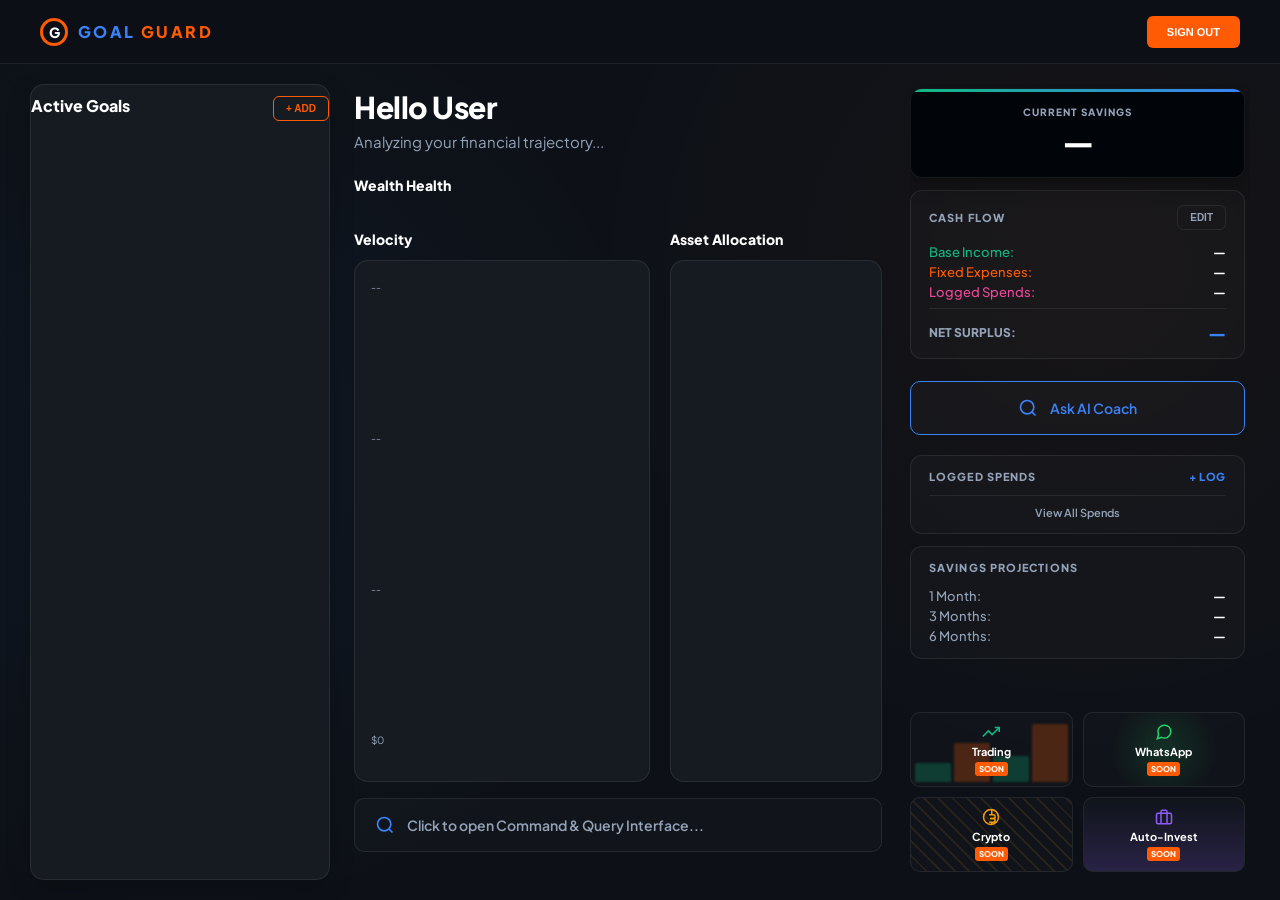
==== docs/dashboard.html @ c3ff3dde "Forced mobile fixes" ====
<!doctype html>
<html lang="en">
<head>
  <meta charset="utf-8" />
  <meta name="viewport" content="width=device-width, initial-scale=1" />
  <title>GoalGuard — Executive Dashboard</title>
  <link href="https://fonts.googleapis.com/css2?family=Plus+Jakarta+Sans:wght@300;400;500;600;700;800&display=swap" rel="stylesheet">

  <style>
    :root {
      --bg: #0d1117;
      --panel: #161B22; 
      --orange: #FF5B04;
      --blue: #3b82f6;
      --mint: #10b981;
      --purple: #8b5cf6;
      --pink: #ec4899;
      --yellow: #f59e0b;
      --whatsapp: #25D366;
      --text: #ffffff;
      --text-dim: #94a3b8;
      --stroke: rgba(255, 255, 255, 0.08);
    }

    * { box-sizing: border-box; }
    
    body {
      margin: 0; font-family: 'Plus Jakarta Sans', sans-serif;
      background-color: var(--bg); color: var(--text);
      background-image: 
        radial-gradient(circle at 15% 50%, rgba(59, 130, 246, 0.06) 0%, transparent 40%),
        radial-gradient(circle at 85% 30%, rgba(255, 91, 4, 0.04) 0%, transparent 40%);
      height: 100vh; overflow: hidden; display: flex; flex-direction: column;
    }

    @keyframes slideUpFade { 0% { opacity: 0; transform: translateY(15px); } 100% { opacity: 1; transform: translateY(0); } }
    .animate-item { animation: slideUpFade 0.4s cubic-bezier(0.16, 1, 0.3, 1) forwards; opacity: 0; }
    .delay-1 { animation-delay: 0.1s; } .delay-2 { animation-delay: 0.2s; } .delay-3 { animation-delay: 0.3s; }

    .topbar { height: 64px; display: flex; align-items: center; justify-content: space-between; padding: 0 40px; background: rgba(13, 17, 23, 0.9); backdrop-filter: blur(10px); border-bottom: 1px solid var(--stroke); flex-shrink: 0; z-index: 100; }
    .brand { display: flex; align-items: center; gap: 10px; text-decoration: none; transition: transform 0.2s; user-select: none; }
    .brand:hover { transform: scale(1.02); }
    .brand-icon { width: 28px; height: 28px; border-radius: 50%; border: 3px solid var(--orange); display: flex; align-items: center; justify-content: center; font-weight: 800; font-size: 14px; color: #fff; }
    .brand-text { font-weight: 800; font-size: 16px; letter-spacing: 0.15em; }

    .app-container { flex: 1; max-width: 1650px; width: 100%; margin: 0 auto; padding: 20px 30px; display: grid; grid-template-columns: 300px 1fr 340px; gap: 24px; min-height: 0; }
    .panel { background: var(--panel); border: 1px solid var(--stroke); border-radius: 14px; display: flex; flex-direction: column; overflow: hidden; box-shadow: 0 8px 25px rgba(0,0,0,0.2); }
    
    .main-scroll { flex: 1; overflow-y: auto; scrollbar-width: none; padding-bottom: 8px; padding-top: 4px; }
    .main-scroll::-webkit-scrollbar { display: none; }
    .hover-lift { transition: all 0.2s ease-out; }
    .hover-lift:hover { transform: translateY(-2px); box-shadow: 0 6px 20px rgba(0,0,0,0.3); border-color: rgba(255,255,255,0.15); }

    .section-title { font-size: 14px; font-weight: 800; color: #fff; margin: 0 0 12px 0; }

    .goal-item { padding: 14px; background: rgba(255,255,255,0.03); border: 1px solid var(--stroke); border-radius: 10px; margin-bottom: 10px; border-left: 4px solid var(--blue); position: relative; transition: all 0.2s ease; cursor: pointer; }
    .goal-item:hover { background: rgba(255,255,255,0.06); border-color: rgba(255,255,255,0.2); border-left-color: var(--mint); transform: translateX(4px); }
    .goal-item h4 { margin: 0 0 4px; font-size: 14px; font-weight: 700; color: #fff; }
    .goal-item p { margin: 0; font-size: 12px; color: var(--text-dim); }
    .btn-remove-goal { position: absolute; top: 10px; right: 10px; background: transparent; border: none; color: var(--text-dim); font-size: 16px; cursor: pointer; opacity: 0.5;}
    .goal-item:hover .btn-remove-goal { opacity: 1; }
    .btn-remove-goal:hover { color: #f87171; transform: scale(1.2); }

    .health-grid { display: flex; gap: 16px; margin-bottom: 24px; width: 100%; }
    .health-card { flex: 1; min-width: 0; background: var(--panel); border: 1px solid var(--stroke); border-radius: 14px; padding: 18px 20px; display: flex; justify-content: space-between; align-items: center;}

    .chart-grid { display: grid; grid-template-columns: 1.4fr 1fr; gap: 20px; flex: 1;}
    .chart-box { background: var(--panel); border: 1px solid var(--stroke); border-radius: 14px; padding: 20px 24px; display: flex; flex-direction: column; flex: 1; min-height: 250px;}
    .chart-svg { width: 100%; height: 180px; display: block; margin-top: auto; filter: drop-shadow(0 0 6px rgba(59,130,246,0.3)); }

    .search-trigger { background: rgba(255,255,255,0.02); border: 1px solid var(--stroke); border-radius: 10px; padding: 16px 20px; display: flex; align-items: center; gap: 12px; cursor: pointer; color: var(--text-dim); font-size: 14px; font-weight: 600; transition: all 0.2s; flex-shrink: 0; margin-top: 24px; margin-bottom: 20px; }
    .search-trigger:hover { border-color: var(--blue); color: #fff; background: rgba(59, 130, 246, 0.05); transform: translateY(-2px); }

    .premium-savings { background: #010409; border-radius: 12px; padding: 16px 20px; text-align: center; margin-bottom: 12px; border: 1px solid var(--stroke); position: relative; overflow: hidden; box-shadow: 0 6px 20px rgba(0,0,0,0.3); display: flex; flex-direction: column; justify-content: center; flex-shrink: 0; min-height: 90px; }
    .premium-savings::before { content: ''; position: absolute; top: 0; left: 0; right: 0; height: 3px; background: linear-gradient(90deg, var(--mint), var(--blue)); }
    .premium-savings span { font-size: 10px; font-weight: 800; color: var(--text-dim); text-transform: uppercase; letter-spacing: 0.1em; margin-bottom: 6px; display:block;}
    .premium-savings h2 { font-size: 32px; font-weight: 900; margin: 0; color: #fff; line-height: 1.1; display:block;}

    .stat-tile, .spends-box { background: rgba(255,255,255,0.02); border: 1px solid var(--stroke); border-radius: 12px; padding: 14px 18px; margin-bottom: 12px; flex-shrink: 0; }
    .stat-label, .spends-title { font-size: 11px; color: var(--text-dim); font-weight: 800; text-transform: uppercase; margin-bottom: 10px; display: block; letter-spacing: 0.1em; }
    .data-row { display: flex; justify-content: space-between; margin-bottom: 4px; font-size: 13px; font-weight: 500; }
    
    .spends-header { display: flex; justify-content: space-between; align-items: center; margin-bottom: 12px; }
    .spends-title { margin: 0; }
    .btn-log-text { color: var(--blue); font-size: 11px; font-weight: 800; cursor: pointer; text-decoration: none; text-transform: uppercase; letter-spacing: 0.05em; transition: 0.2s;}
    .btn-log-text:hover { filter: brightness(1.3); }
    .spend-item { display: flex; justify-content: space-between; align-items: center; margin-bottom: 12px; }
    .spend-item:last-child { margin-bottom: 0; }
    .spend-left { display: flex; align-items: center; gap: 12px; }
    .spend-icon { width: 28px; height: 28px; border-radius: 8px; display: flex; align-items: center; justify-content: center; background: rgba(255,255,255,0.05); font-size: 13px; border: 1px solid rgba(255,255,255,0.05);}
    .spend-details { display: flex; flex-direction: column; }
    .spend-desc { font-size: 13px; font-weight: 600; color: #fff; line-height: 1.1; margin-bottom: 2px;}
    .spend-date { font-size: 10px; color: var(--text-dim); line-height: 1.1; }
    .spend-amount { font-size: 14px; color: #fff; font-weight: 700; }
    .view-all-link { display: block; text-align: center; color: var(--text-dim); font-size: 11px; font-weight: 600; cursor: pointer; text-decoration: none; margin-top: 12px; padding-top: 10px; border-top: 1px solid var(--stroke); transition: 0.2s;}
    .view-all-link:hover { color: var(--blue); }

    .btn-orange { background: var(--orange); color: #fff; border: none; border-radius: 6px; padding: 10px 20px; font-weight: 800; cursor: pointer; text-transform: uppercase; font-size: 11px; transition: all 0.2s; }
    .btn-orange:hover { filter: brightness(1.15); transform: translateY(-1px); box-shadow: 0 6px 15px rgba(255,91,4,0.3); }
    .btn-stealth { background: transparent; border: 1px solid var(--stroke); color: var(--text-dim); border-radius: 6px; padding: 6px 12px; font-size: 10px; font-weight: 800; cursor: pointer; transition: 0.2s;}
    .btn-stealth:hover { background: rgba(255,255,255,0.05); color: #fff; border-color: rgba(255,255,255,0.3); }

    .feature-grid-2x2 { display: grid; grid-template-columns: 1fr 1fr; gap: 10px; margin-top: auto; flex-shrink: 0; }
    .feature-box { background: rgba(255,255,255,0.015); border: 1px solid var(--stroke); border-radius: 10px; padding: 10px; display: flex; flex-direction: column; align-items: center; justify-content: center; min-height: 70px; transition: all 0.2s; cursor: not-allowed; text-align: center; position: relative; overflow: hidden; }
    .feature-box:hover { border-color: rgba(255,255,255,0.3); transform: translateY(-2px); box-shadow: 0 4px 12px rgba(0,0,0,0.4); }
    .feature-content { position: relative; z-index: 1; display: flex; flex-direction: column; align-items: center; }
    .feature-content h2 { font-size: 11px; color: #fff; margin: 4px 0 4px; font-weight: 700; }
    .badge { font-size: 8px; font-weight: 900; background: var(--orange); color: #fff; padding: 2px 4px; border-radius: 3px; }
    .f-icon { width: 18px; height: 18px; }

    .anim-bg { position: absolute; inset: 0; z-index: 0; opacity: 0.25; pointer-events: none;}
    .trading-bg { display: flex; gap: 3px; align-items: flex-end; padding: 4px; filter: blur(1px); }
    .t-bar { width: 100%; background: var(--mint); animation: pulseBar 2s infinite alternate ease-in-out; border-radius: 2px 2px 0 0; }
    .t-bar:nth-child(even) { background: var(--orange); animation-delay: 1s; }
    @keyframes pulseBar { 0% { height: 10%; } 100% { height: 85%; } }
    .whatsapp-bg { background: radial-gradient(circle at center, var(--whatsapp) 0%, transparent 60%); animation: pulseWave 3s infinite ease-in-out; opacity: 0.15; }
    @keyframes pulseWave { 0% { transform: scale(0.6); opacity: 0.1; } 50% { transform: scale(1.5); opacity: 0.3; } 100% { transform: scale(0.6); opacity: 0.1; } }
    .crypto-bg { background: repeating-linear-gradient(45deg, var(--yellow) 0, var(--yellow) 2px, transparent 2px, transparent 10px); animation: scrollGrid 4s linear infinite; opacity: 0.1; }
    @keyframes scrollGrid { from { background-position: 0 0; } to { background-position: 28px 28px; } }
    .auto-bg { background: linear-gradient(to top, transparent, var(--purple), transparent); background-size: 100% 200%; animation: scanLine 3s linear infinite; opacity: 0.2; }
    @keyframes scanLine { 0% { background-position: 0% 100%; } 100% { background-position: 0% -100%; } }

    .app-dimmer { position: fixed; inset: 0; background: rgba(0,0,0,0.8); backdrop-filter: blur(8px); z-index: 1500; display: none; opacity: 0; transition: opacity 0.3s; }
    .app-dimmer.active { display: block; opacity: 1; }
    .modal-overlay { position: fixed; inset: 0; background: rgba(0,0,0,0.8); backdrop-filter: blur(8px); display: none; align-items: center; justify-content: center; z-index: 2000; }
    .modal-overlay.active { display: flex; }
    .modal-content { width: 400px; background: var(--bg); border: 1px solid var(--stroke); border-radius: 14px; padding: 28px; box-shadow: 0 20px 60px rgba(0,0,0,0.6); }
    input.modal-input { background: rgba(0,0,0,0.3); border: 1px solid var(--stroke); border-radius: 8px; padding: 14px; color: #fff; width: 100%; outline: none; margin-bottom: 16px; font-size: 14px; transition: 0.3s;}
    input.modal-input:focus { border-color: var(--blue); }

    .query-terminal-modal { position: fixed; top: 50%; left: 50%; transform: translate(-50%, -45%) scale(0.95); width: 100%; max-width: 650px; background: var(--panel); border: 1px solid var(--blue); border-radius: 16px; padding: 32px; z-index: 1501; opacity: 0; pointer-events: none; transition: all 0.3s; box-shadow: 0 30px 80px rgba(0,0,0,0.8); box-sizing: border-box; }
    .query-terminal-modal.active { opacity: 1; pointer-events: auto; transform: translate(-50%, -50%) scale(1); }
    .chat-history { height: 180px; overflow-y: auto; scrollbar-width: none; margin-bottom: 16px; display: flex; flex-direction: column; gap: 10px; font-size: 14px; }
    .chat-msg { padding: 12px 16px; border-radius: 8px; max-width: 85%; line-height: 1.4; animation: slideUpFade 0.3s ease-out; }
    .chat-user { background: rgba(255, 255, 255, 0.08); align-self: flex-end; color: #fff; }
    .chat-bot { background: rgba(59, 130, 246, 0.15); border: 1px solid rgba(59, 130, 246, 0.3); align-self: flex-start; color: #e2e8f0; }
    .query-input { flex: 1; background: rgba(0,0,0,0.3); border: 1px solid var(--stroke); border-radius: 8px; padding: 12px 16px; color: #fff; font-size: 14px; outline: none; transition: 0.3s; min-width: 0; }
    .query-input:focus { border-color: var(--blue); }

    .full-spends-list { max-height: 280px; overflow-y: auto; display: flex; flex-direction: column; gap: 10px; padding-right: 4px; }
    .full-spends-list::-webkit-scrollbar { width: 4px; }
    .full-spends-list::-webkit-scrollbar-thumb { background: rgba(255,255,255,0.1); border-radius: 4px; }

    /* =========================================
       NATIVE APP MOBILE UI
    ========================================= */
    .mobile-bottom-nav { display: none; }

    @media (max-width: 992px) {
      body { height: 100vh; overflow: hidden; background: var(--bg); }
      
      /* RESTORED SIGN OUT BUTTON ON MOBILE */
      .topbar { padding: 10px 20px; height: 60px; border-bottom: 1px solid var(--stroke); }
      .topbar .btn-orange { display: block; padding: 8px 12px; font-size: 10px; } 
      
      .app-container { 
        display: block; 
        padding: 0; 
        height: calc(100vh - 130px); 
        position: relative;
      }
      
      #tab-goals, #tab-home, #tab-coach { 
        display: none; 
        position: absolute;
        top: 0; left: 0; width: 100%; height: 100%;
        overflow-y: auto;
        padding: 20px;
        background: var(--bg);
      }
      #tab-goals.active, #tab-home.active, #tab-coach.active { 
        display: flex; 
        animation: fadeIn 0.3s ease-out;
      }

      .panel { border: none; background: transparent; box-shadow: none; }
      .chart-grid { grid-template-columns: 1fr; }
      .health-grid { flex-direction: column; }
      .feature-grid-2x2 { grid-template-columns: 1fr 1fr; margin-bottom: 20px; }
      .stat-tile, .spends-box { background: var(--panel); }

      .mobile-bottom-nav {
        display: flex;
        justify-content: space-around;
        align-items: center;
        position: fixed;
        bottom: 0; left: 0; width: 100%;
        height: 70px;
        background: rgba(22, 27, 34, 0.95);
        backdrop-filter: blur(10px);
        border-top: 1px solid var(--stroke);
        z-index: 1000;
        padding-bottom: env(safe-area-inset-bottom);
      }
      .nav-item {
        display: flex; flex-direction: column; align-items: center; justify-content: center;
        gap: 4px; color: var(--text-dim); flex: 1; height: 100%; cursor: pointer; transition: 0.2s;
      }
      .nav-item svg { width: 22px; height: 22px; opacity: 0.7; }
      .nav-item span { font-size: 10px; font-weight: 700; letter-spacing: 0.05em; }
      .nav-item.active { color: var(--blue); }
      .nav-item.active svg { opacity: 1; stroke: var(--blue); }

      .modal-content { width: 92%; padding: 20px; }
      .query-terminal-modal { width: 95%; padding: 20px; max-height: 85vh; display: flex; flex-direction: column; }
      .chat-history { flex: 1; min-height: 150px; }
      #allSpendsModal > div:last-child { flex-wrap: wrap; }
      #quickLogDesc { flex: 100% !important; }
    }

    @keyframes fadeIn { from { opacity: 0; transform: scale(0.98); } to { opacity: 1; transform: scale(1); } }
  </style>
</head>

<body>
  <div class="app-dimmer" id="appDimmer"></div>

  <div class="topbar">
    <a href="#" class="brand">
      <div class="brand-icon">G</div>
      <div class="brand-text">
          <span style="color: var(--blue);">GOAL</span> <span style="color: var(--orange);">GUARD</span>
      </div>
    </a>
    <div style="display:flex; gap:20px; align-items:center;">
        <span id="navUserName" class="user-name" style="font-weight:700; font-size:14px; display: none;">User</span>
        <button id="logoutBtn" class="btn-orange" onclick="logout()">SIGN OUT</button>
    </div>
  </div>

  <div class="app-container">
    <aside class="panel animate-item delay-1" id="tab-goals">
      <div style="padding: 10px 0 10px; display: flex; justify-content: space-between; align-items: baseline;">
        <h2 style="font-size:16px; font-weight:800; margin:0; color:#fff;">Active Goals</h2>
        <button class="btn-stealth" onclick="openGoalModal()" style="border-color:var(--orange); color:var(--orange);">+ ADD</button>
      </div>
      <div class="main-scroll" style="padding-top:10px;" id="goalList"></div>
    </aside>

    <main style="display:flex; flex-direction:column; min-height:0; position: relative;" id="tab-home" class="active">
      <div class="main-scroll animate-item delay-2" style="display:flex; flex-direction:column; padding-right: 4px;">
        <div style="margin-bottom: 24px;">
          <h1 id="heroGreetingTitle" style="margin: 0 0 6px; font-size: 30px; font-weight: 800; letter-spacing: -0.5px;">Hello User</h1>
          <div style="min-height: 20px;">
            <p id="heroSubtitle" style="font-size:15px; color:var(--text-dim); margin:0; transition: opacity 0.5s ease-in-out; opacity: 1;">Analyzing your financial trajectory...</p>
          </div>
        </div>

        <h3 class="section-title">Wealth Health</h3>
        <div class="health-grid" id="healthGrid"></div>

        <div class="chart-grid">
          <div style="display:flex; flex-direction:column;">
              <h3 class="section-title">Velocity</h3>
              <div class="chart-box hover-lift" style="position:relative;">
                <div style="font-size: 10px; color: var(--text-dim); display: flex; flex-direction: column; justify-content: space-between; position: absolute; top: 20px; bottom: 35px; left: 16px;">
                    <span id="yAxisTop">--</span>
                    <span id="yAxisMid">--</span>
                    <span id="yAxisLow">--</span>
                    <span>$0</span>
                </div>
                <svg class="chart-svg" id="velocityGraph" viewBox="0 0 600 180" style="margin-left: 20px; width:calc(100% - 20px);"></svg>
              </div>
          </div>
          <div style="display:flex; flex-direction:column;">
              <h3 class="section-title">Asset Allocation</h3>
              <div class="chart-box hover-lift" style="display:flex; flex-direction:column;">
                <div id="allocationList" style="flex:1; display:flex; flex-direction:column; justify-content:center; gap:12px;"></div>
              </div>
          </div>
        </div>

        <div class="search-trigger animate-item delay-3 mobile-hide" onclick="openSearch()" style="margin-top: 16px; margin-bottom: 20px;">
          <svg width="20" height="20" viewBox="0 0 24 24" fill="none" stroke="var(--blue)" stroke-width="2"><circle cx="11" cy="11" r="8"></circle><line x1="21" y1="21" x2="16.65" y2="16.65"></line></svg>
          Click to open Command & Query Interface...
        </div>
      </div>
    </main>

    <aside style="display:flex; flex-direction:column; min-height:0;" class="animate-item delay-3" id="tab-coach">
      <div class="main-scroll" style="padding-right: 5px; display:flex; flex-direction:column;">
        
        <div class="premium-savings hover-lift">
            <span>Current Savings</span>
            <h2 id="bigCurrentSavings">—</h2>
        </div>

        <div class="stat-tile hover-lift">
          <div style="display:flex; justify-content:space-between; align-items:center; margin-bottom:14px;">
            <span class="stat-label" style="margin:0;">CASH FLOW <span id="currentMonthLabel" style="color:var(--blue)"></span></span>
            <button class="btn-stealth" onclick="openCashFlowModal()">EDIT</button>
          </div>
          <div class="data-row"><span style="color:var(--mint);">Base Income:</span><span style="font-weight:700;" id="valIncome">—</span></div>
          <div class="data-row"><span style="color:var(--orange);">Fixed Expenses:</span><span style="font-weight:700;" id="valExpenses">—</span></div>
          <div class="data-row"><span style="color:var(--pink);">Logged Spends:</span><span style="font-weight:700;" id="valLoggedSpends">—</span></div>
          
          <div style="border-top:1px solid var(--stroke); padding-top:12px; margin-top:8px; display:flex; justify-content:space-between; align-items:center;">
              <span style="font-size:12px; font-weight:800; color:var(--text-dim);">NET SURPLUS:</span>
              <span style="font-size:18px; font-weight:800; color:var(--blue);" id="surplusValue">—</span>
          </div>
        </div>

        <div class="search-trigger" onclick="openSearch()" style="margin-top: 10px; margin-bottom: 20px; justify-content:center; border-color:var(--blue); color:var(--blue);">
          <svg width="20" height="20" viewBox="0 0 24 24" fill="none" stroke="currentColor" stroke-width="2"><circle cx="11" cy="11" r="8"></circle><line x1="21" y1="21" x2="16.65" y2="16.65"></line></svg>
          Ask AI Coach
        </div>

        <div class="spends-box hover-lift">
          <div class="spends-header">
            <h3 class="spends-title">Logged Spends</h3>
            <a class="btn-log-text" onclick="openAllSpendsModal()">+ Log</a>
          </div>
          <div id="recentSpendsList"></div>
          <a class="view-all-link" onclick="openAllSpendsModal()">View All Spends</a>
        </div>

        <div class="stat-tile hover-lift" style="margin-bottom: 12px;">
          <span class="stat-label" style="margin-bottom: 14px;">Savings Projections</span>
          <div class="data-row"><span style="color:var(--text-dim);">1 Month:</span><span style="font-weight:700;" id="proj1">—</span></div>
          <div class="data-row"><span style="color:var(--text-dim);">3 Months:</span><span style="font-weight:700;" id="proj3">—</span></div>
          <div class="data-row" style="margin:0;"><span style="color:var(--text-dim);">6 Months:</span><span style="font-weight:700;" id="proj6">—</span></div>
        </div>

        <div class="feature-grid-2x2">
            <div class="feature-box hover-lift"><div class="anim-bg trading-bg"><div class="t-bar" style="height:30%"></div><div class="t-bar" style="height:60%"></div><div class="t-bar" style="height:40%"></div><div class="t-bar" style="height:90%"></div></div><div class="feature-content"><svg class="f-icon" viewBox="0 0 24 24" fill="none" stroke="var(--mint)" stroke-width="2"><polyline points="23 6 13.5 15.5 8.5 10.5 1 18"></polyline><polyline points="17 6 23 6 23 12"></polyline></svg><h2>Trading</h2><span class="badge">SOON</span></div></div>
            <div class="feature-box hover-lift"><div class="anim-bg whatsapp-bg"></div><div class="feature-content"><svg class="f-icon" viewBox="0 0 24 24" fill="none" stroke="var(--whatsapp)" stroke-width="2"><path d="M21 11.5a8.38 8.38 0 0 1-.9 3.8 8.5 8.5 0 0 1-7.6 4.7 8.38 8.38 0 0 1-3.8-.9L3 21l1.9-5.7a8.38 8.38 0 0 1-.9-3.8 8.5 8.5 0 0 1 4.7-7.6 8.38 8.38 0 0 1 3.8-.9h.5a8.48 8.48 0 0 1 8 8v.5z"></path></svg><h2>WhatsApp</h2><span class="badge">SOON</span></div></div>
            <div class="feature-box hover-lift"><div class="anim-bg crypto-bg"></div><div class="feature-content"><svg class="f-icon" viewBox="0 0 24 24" fill="none" stroke="var(--yellow)" stroke-width="2"><circle cx="12" cy="12" r="10"></circle><path d="M9.5 9h5.51a2.5 2.5 0 0 1 0 5H11"></path><path d="M11 14h4a2.5 2.5 0 0 1 0 5h-5.5"></path><line x1="13" y1="2.5" x2="13" y2="9"></line><line x1="13" y1="19" x2="13" y2="21.5"></line></svg><h2>Crypto</h2><span class="badge">SOON</span></div></div>
            <div class="feature-box hover-lift"><div class="anim-bg auto-bg"></div><div class="feature-content"><svg class="f-icon" viewBox="0 0 24 24" fill="none" stroke="var(--purple)" stroke-width="2"><rect x="2" y="7" width="20" height="14" rx="2" ry="2"></rect><path d="M16 21V5a2 2 0 0 0-2-2h-4a2 2 0 0 0-2 2v16"></path></svg><h2>Auto-Invest</h2><span class="badge">SOON</span></div></div>
        </div>
      </div>
    </aside>
  </div>

  <nav class="mobile-bottom-nav">
    <div class="nav-item" onclick="switchTab('tab-goals', this)">
      <svg viewBox="0 0 24 24" fill="none" stroke="currentColor" stroke-width="2" stroke-linecap="round" stroke-linejoin="round"><circle cx="12" cy="12" r="10"></circle><polyline points="12 6 12 12 16 14"></polyline></svg>
      <span>Goals</span>
    </div>
    <div class="nav-item active" onclick="switchTab('tab-home', this)">
      <svg viewBox="0 0 24 24" fill="none" stroke="currentColor" stroke-width="2" stroke-linecap="round" stroke-linejoin="round"><path d="M3 9l9-7 9 7v11a2 2 0 0 1-2 2H5a2 2 0 0 1-2-2z"></path><polyline points="9 22 9 12 15 12 15 22"></polyline></svg>
      <span>Home</span>
    </div>
    <div class="nav-item" onclick="switchTab('tab-coach', this)">
      <svg viewBox="0 0 24 24" fill="none" stroke="currentColor" stroke-width="2" stroke-linecap="round" stroke-linejoin="round"><line x1="12" y1="1" x2="12" y2="23"></line><path d="M17 5H9.5a3.5 3.5 0 0 0 0 7h5a3.5 3.5 0 0 1 0 7H6"></path></svg>
      <span>Coach</span>
    </div>
  </nav>

  <div class="query-terminal-modal" id="queryTerminal">
    <div style="display: flex; justify-content: space-between; align-items: center; margin-bottom: 16px;">
        <span style="color: #ffffff; font-weight: 800; text-transform: uppercase; letter-spacing: 0.1em; margin:0; font-size: 13px;">COMMAND & QUERY INTERFACE</span>
        <button class="btn-stealth" onclick="clearChat()">CLEAR</button>
    </div>
    <div class="chat-history" id="chatHistory">
      <div class="chat-msg chat-bot">System active. Ask me about your balance, surplus, or goal targets.</div>
    </div>
    <div style="display: flex; gap: 12px;">
      <input type="text" id="queryInput" class="query-input" placeholder="Ask a financial question..." onkeypress="if(event.key === 'Enter') handleQuery()">
      <button class="btn-orange" onclick="handleQuery()">Send</button>
    </div>
  </div>

  <div class="query-terminal-modal" id="allSpendsModal">
    <div style="display: flex; justify-content: space-between; align-items: center; margin-bottom: 20px;">
        <span class="panel-title" style="color: var(--pink); margin:0; font-size: 14px;">ALL LOGGED SPENDS</span>
        <button class="btn-stealth" onclick="closeAllSpendsModal()">CLOSE</button>
    </div>
    <div class="full-spends-list" id="fullSpendsList"></div>
    <div style="display: flex; gap: 10px; padding-top: 20px; border-top: 1px solid var(--stroke); margin-top: 12px; align-items: center;">
        <input type="text" id="quickLogDesc" class="query-input" placeholder="Note (e.g., Coffee)" style="flex: 2;">
        <input type="number" id="quickLogAmount" class="query-input" placeholder="Amount ($)" style="flex: 1;">
        <input type="date" id="quickLogDate" class="query-input" style="flex: 1.2;">
        <button class="btn-orange" onclick="quickLogSpend()" style="padding: 12px 20px; font-size: 13px; flex-shrink: 0;">ADD</button>
    </div>
  </div>

  <div class="modal-overlay" id="goalModal">
    <div class="modal-content">
      <h3 style="margin-top:0; font-size: 20px;">Add New Goal</h3>
      <input type="text" id="mGoalName" class="modal-input" placeholder="Goal Name (e.g., House)">
      <input type="number" id="mGoalTarget" class="modal-input" placeholder="Target Amount">
      <input type="date" id="mGoalDate" class="modal-input">
      <div style="display:flex; justify-content:flex-end; gap:12px;">
        <button onclick="document.getElementById('goalModal').classList.remove('active'); document.getElementById('appDimmer').classList.remove('active');" class="btn-stealth">CANCEL</button>
        <button class="btn-orange" onclick="saveNewGoal()">SAVE GOAL</button>
      </div>
    </div>
  </div>

  <div class="modal-overlay" id="cashFlowModal">
    <div class="modal-content">
      <h3 style="margin-top:0; font-size: 20px;">Edit Cash Flow</h3>
      <label style="font-size:11px; color:var(--text-dim); text-transform:uppercase; font-weight:800;">Monthly Income</label>
      <input type="number" id="editIncome" class="modal-input" style="margin-top:6px;">
      <label style="font-size:11px; color:var(--text-dim); text-transform:uppercase; font-weight:800;">Fixed Expenses</label>
      <input type="number" id="editExpenses" class="modal-input" style="margin-top:6px;">
      <div style="display:flex; justify-content:flex-end; gap:12px;">
        <button onclick="document.getElementById('cashFlowModal').classList.remove('active'); document.getElementById('appDimmer').classList.remove('active');" class="btn-stealth">CANCEL</button>
        <button class="btn-orange" onclick="saveCashFlow()">UPDATE FLOW</button>
      </div>
    </div>
  </div>

  <script type="module">
    import { supabase } from "./supabaseClient.js";

    const { data } = await supabase.auth.getSession();
    if (!data?.session) window.location.replace("./signin.html");

    const USER_ID = data.session.user.id;
    const GOALS_KEY = `goalguard_goals_${USER_ID}`, PROFILE_KEY = `goalguard_profile_${USER_ID}`, SPENDS_KEY = `goalguard_spends_array_${USER_ID}`;
    const name = data.session.user.user_metadata?.full_name || "User";
    const firstName = name.split(' ')[0];
    document.getElementById("navUserName").textContent = name;

    const now = new Date();
    const currentMonth = now.getMonth();
    const currentYear = now.getFullYear();
    document.getElementById('currentMonthLabel').textContent = "- " + now.toLocaleString('default', { month: 'short' }).toUpperCase();

    // MOBILE TAB SWITCHING LOGIC
    window.switchTab = function(tabId, navElement) {
        if (window.innerWidth > 992) return; 
        
        document.getElementById('tab-goals').classList.remove('active');
        document.getElementById('tab-home').classList.remove('active');
        document.getElementById('tab-coach').classList.remove('active');
        
        document.querySelectorAll('.nav-item').forEach(el => el.classList.remove('active'));
        
        document.getElementById(tabId).classList.add('active');
        navElement.classList.add('active');
    };

    window.addEventListener('resize', () => {
        if(window.innerWidth > 992) {
            document.getElementById('tab-goals').style.display = '';
            document.getElementById('tab-home').style.display = '';
            document.getElementById('tab-coach').style.display = '';
            document.querySelectorAll('.mobile-hide').forEach(el => el.style.display = '');
        } else {
            document.getElementById('tab-goals').style.display = '';
            document.getElementById('tab-home').style.display = '';
            document.getElementById('tab-coach').style.display = '';
        }
    });

    function getProfile() { return JSON.parse(localStorage.getItem(PROFILE_KEY)) || {}; }
    
    function formatMoney(n) { 
        if(isNaN(n) || n === null || n === undefined) return "$0";
        return new Intl.NumberFormat(undefined, { style:"currency", currency: getProfile().currencyCode || 'USD', maximumFractionDigits: 0 }).format(n); 
    }

    let greetingInterval;
    function startGreetingCarousel(isSafe) {
        clearInterval(greetingInterval);
        const subtitleEl = document.getElementById("heroSubtitle");
        const messages = isSafe ? [
            "We are currently running on track. We can buy everything on time.",
            "Do you want to buy something else? Let me plan it for you.",
            "Analyzing protection levels and asset distribution across your goals."
        ] : [
            "Let's review your cash flow. Expenses are limiting your targets.",
            "We might need to adjust your target dates.",
            "Open the Command Interface below for optimization strategies."
        ];
        
        let idx = 0; subtitleEl.textContent = messages[idx];
        greetingInterval = setInterval(() => {
            subtitleEl.style.opacity = 0;
            setTimeout(() => { idx = (idx + 1) % messages.length; subtitleEl.textContent = messages[idx]; subtitleEl.style.opacity = 1; }, 500);
        }, 4500);
    }

    const lineColors = ['var(--mint)', 'var(--purple)', 'var(--pink)', 'var(--yellow)', '#fff'];

    const getIcon = (name) => {
        const n = name.toLowerCase();
        if(n.includes('zomato') || n.includes('food') || n.includes('dinner') || n.includes('restaurant')) return '☕';
        if(n.includes('netflix') || n.includes('movie') || n.includes('cinema')) return '🍿';
        if(n.includes('uber') || n.includes('taxi') || n.includes('cab') || n.includes('car')) return '🚗';
        if(n.includes('grocery') || n.includes('mart')) return '🛒';
        if(n.includes('flight') || n.includes('travel')) return '✈️';
        if(n.includes('laptop') || n.includes('mac') || n.includes('pc')) return '💻';
        if(n.includes('house') || n.includes('home')) return '🏠';
        return '💳';
    };

    window.refresh = function() {
      const profile = getProfile();
      const goals = JSON.parse(localStorage.getItem(GOALS_KEY)) || [];
      const loggedSpendsArray = JSON.parse(localStorage.getItem(SPENDS_KEY)) || [];
      
      const currentMonthSpends = loggedSpendsArray.filter(s => {
          if(!s.date) return false;
          const d = new Date(s.date);
          const localD = new Date(d.getTime() + Math.abs(d.getTimezoneOffset()*60000));
          return localD.getMonth() === currentMonth && localD.getFullYear() === currentYear;
      });

      const currentMonthLoggedSpendsTotal = currentMonthSpends.reduce((sum, s) => sum + Number(s.amount), 0);
      const totalLoggedSpendsAllTime = loggedSpendsArray.reduce((sum, s) => sum + Number(s.amount), 0);
      
      const pIncome = Number(profile.incomeMonthly) || 0;
      const pExpense = Number(profile.expensesMonthly) || 0;
      const startCap = Number(profile.startingBalance) || 0;

      const monthlySurplus = pIncome - pExpense - currentMonthLoggedSpendsTotal;
      const currentCap = startCap + (pIncome - pExpense) - totalLoggedSpendsAllTime;

      document.getElementById("heroGreetingTitle").textContent = `Hello ${firstName}`;
      startGreetingCarousel(monthlySurplus > 0);

      document.getElementById("goalList").innerHTML = goals.map((g, index) => {
        const color = lineColors[index % lineColors.length];
        const icon = getIcon(g.name);

        const totalTarget = goals.reduce((sum, g) => sum + g.target, 0) || 1;
        const share = g.target / totalTarget;
        const allocatedCap = currentCap * share;
        const pct = g.target > 0 ? Math.min(100, (allocatedCap / g.target) * 100) : 0;

        return `
        <div class="goal-item hover-lift">
          <button class="btn-remove-goal" onclick="removeGoal('${g.id}')">×</button>
          <div style="display:flex; gap:14px; align-items:center; margin-bottom:14px;">
              <div style="width:40px; height:40px; border-radius:10px; background:rgba(0,0,0,0.3); display:flex; align-items:center; justify-content:center; font-size:18px; border:1px solid rgba(255,255,255,0.05);">${icon}</div>
              <div>
                  <h4 style="margin:0 0 2px; font-size:15px; font-weight:700; color:#fff;">${g.name}</h4>
                  <p style="margin:0; font-size:12px; color:var(--text-dim);">Target: ${g.dueDate || 'Ongoing'}</p>
              </div>
          </div>
          <div style="height:4px; background:rgba(255,255,255,0.05); border-radius:4px; margin-bottom:12px; overflow:hidden;">
              <div style="height:100%; width:${pct}%; background:${color}; box-shadow:0 0 8px ${color};"></div>
          </div>
          <div style="display:flex; justify-content:space-between; align-items:center;">
              <span style="font-size:12px; color:var(--text-dim);">Total expense</span>
              <span style="font-size:13px; font-weight:700; color:#fff;">${formatMoney(g.target)}</span>
          </div>
        </div>`;
      }).join("");

      document.getElementById("healthGrid").innerHTML = goals.slice(0,2).map((g, index) => {
        const isSafe = monthlySurplus > 0;
        const cColor = lineColors[index % lineColors.length];
        const icon = getIcon(g.name);

        return `
        <div class="health-card hover-lift" style="display:flex; justify-content:space-between; align-items:center; padding: 18px 24px;">
          <div style="display:flex; align-items:center; gap:14px;">
            <div style="width:42px; height:42px; border-radius:10px; background:rgba(255,255,255,0.05); display:flex; align-items:center; justify-content:center; font-size:18px; border:1px solid rgba(255,255,255,0.05);">${icon}</div>
            <div>
              <h4 style="margin:0 0 4px; font-size:16px; font-weight:700; color:#fff;">${g.name}</h4>
              <p style="margin:0; font-size:12px; color:var(--text-dim);">Target Goal</p>
            </div>
          </div>
          <div style="text-align:right;">
            <span style="font-size:12px; font-weight:800; display:block; margin-bottom:4px; color:${isSafe ? 'var(--mint)' : 'var(--orange)'};">${isSafe ? 'On Track' : 'At Risk'}</span>
            <span style="font-size:20px; font-weight:800; color:#fff;">${formatMoney(g.target)}</span>
          </div>
        </div>`;
      }).join("");

      const svgWidth = 600, svgHeight = 180;
      const xStart = 40, xEnd = 560, yTop = 30, yBottom = 160;
      let svgContent = '';
      
      const highestValue = Math.max((currentCap + monthlySurplus * 6), ...goals.map(g => g.target), 30000) || 30000;
      
      document.getElementById("yAxisTop").textContent = "$" + Math.round(highestValue / 1000) + "k";
      document.getElementById("yAxisMid").textContent = "$" + Math.round((highestValue * 0.66) / 1000) + "k";
      document.getElementById("yAxisLow").textContent = "$" + Math.round((highestValue * 0.33) / 1000) + "k";

      const labels = ["Jan", "Feb", "Mar", "Apr", "May", "Jun", "Aug"];
      labels.forEach((text, i) => {
          const x = xStart + (i * ((xEnd - xStart) / 6));
          svgContent += `<text x="${x}" y="175" fill="var(--text-dim)" font-size="10" text-anchor="middle">${text}</text>`;
      });

      let dataPoints = [currentCap];
      for(let i=1; i<=6; i++) dataPoints.push(currentCap + (monthlySurplus * i));
      
      let pathD = `M${xStart},${yBottom - ((dataPoints[0] / highestValue) * (yBottom - yTop))}`;
      dataPoints.forEach((val, i) => {
          if(i === 0) return;
          const x = xStart + (i * ((xEnd - xStart) / 6));
          const y = yBottom - ((val / highestValue) * (yBottom - yTop));
          pathD += ` L${x},${y}`;
          svgContent += `<circle cx="${x}" cy="${y}" r="3" fill="var(--bg)" stroke="var(--blue)" stroke-width="2"></circle>`;
      });
      svgContent += `<path d="${pathD}" fill="none" stroke="var(--blue)" stroke-width="3" stroke-linecap="round" filter="drop-shadow(0 2px 4px rgba(59,130,246,0.3))"></path>`;

      goals.forEach((g, index) => {
          const color = lineColors[index % lineColors.length];
          const scaledY = yBottom - ((g.target / highestValue) * (yBottom - yTop));
          if(scaledY > yTop && scaledY < yBottom) {
              let curveD = `M ${xStart},${scaledY} Q ${xStart+100},${scaledY+10} ${xStart+200},${scaledY-10} T ${xStart+400},${scaledY-5} T ${xEnd},${scaledY-15}`;
              svgContent += `<path d="${curveD}" fill="none" stroke="${color}" stroke-width="2" stroke-linecap="round"></path>`;
          }
      });
      document.getElementById("velocityGraph").innerHTML = svgContent;

      const totalTarget = goals.reduce((sum, g) => sum + g.target, 0) || 1;
      let allocHtml = goals.map((g, index) => {
          const color = lineColors[index % lineColors.length];
          const share = g.target / totalTarget;
          const allocatedCap = currentCap * share;
          const pct = g.target > 0 ? Math.min(100, (allocatedCap / g.target) * 100) : 0;
          return `
          <div style="display:flex; justify-content:space-between; align-items:center; padding: 12px 0; border-bottom: 1px solid rgba(255,255,255,0.05);">
              <div style="display:flex; align-items:center; gap:12px;">
                  <div style="width:10px; height:10px; border-radius:50%; background:${color}; box-shadow:0 0 6px ${color};"></div>
                  <span style="font-size:13px; color:#fff; font-weight:600;">${g.name} Allocation</span>
              </div>
              <span style="font-size:13px; color:var(--text-dim); font-weight:600;">${pct.toFixed(2)}%</span>
          </div>`;
      }).join("");

      const totalPct = Math.min(100, (currentCap / totalTarget) * 100);
      allocHtml += `
          <div style="display:flex; justify-content:space-between; align-items:center; padding: 16px 0 0; margin-top: 6px;">
              <div style="display:flex; align-items:center; gap:12px;">
                  <div style="width:10px; height:10px; border-radius:50%; background:var(--text-dim);"></div>
                  <span style="font-size:13px; color:#fff; font-weight:600;">Total Balance Coverage</span>
              </div>
              <span style="font-size:13px; color:var(--text-dim); font-weight:600;">${totalPct.toFixed(2)}%</span>
          </div>`;
      document.getElementById("allocationList").innerHTML = allocHtml;

      const recentSpendsList = document.getElementById("recentSpendsList");
      if (loggedSpendsArray.length === 0) {
          recentSpendsList.innerHTML = `<div style="font-size:12px; color:var(--text-dim); text-align:center; padding: 10px 0;">No recent spends.</div>`;
      } else {
          const displaySpends = [...loggedSpendsArray].reverse().slice(0, 2);
          recentSpendsList.innerHTML = displaySpends.map(s => {
              let dateStr = "Unknown Date";
              if(s.date) {
                  const d = new Date(s.date);
                  dateStr = new Date(d.getTime() + Math.abs(d.getTimezoneOffset()*60000)).toLocaleDateString(undefined, { month: 'short', day: 'numeric', year: 'numeric' });
              }

              return `
              <div class="spend-item">
                <div class="spend-left">
                  <div class="spend-icon">${getIcon(s.desc)}</div>
                  <div class="spend-details">
                      <span class="spend-desc">${s.desc || 'Expense'}</span>
                      <span class="spend-date">${dateStr}</span>
                  </div>
                </div>
                <span class="spend-amount" style="color:var(--pink);">-${formatMoney(s.amount)}</span>
              </div>`;
          }).join("");
      }

      document.getElementById("bigCurrentSavings").textContent = formatMoney(currentCap);
      document.getElementById("valIncome").textContent = formatMoney(pIncome);
      document.getElementById("valExpenses").textContent = formatMoney(pExpense);
      document.getElementById("valLoggedSpends").textContent = formatMoney(currentMonthLoggedSpendsTotal);
      document.getElementById("surplusValue").textContent = formatMoney(monthlySurplus);

      document.getElementById("proj1").textContent = formatMoney(currentCap + monthlySurplus);
      document.getElementById("proj3").textContent = formatMoney(currentCap + (monthlySurplus * 3));
      document.getElementById("proj6").textContent = formatMoney(currentCap + (monthlySurplus * 6));
    }

    window.openAllSpendsModal = function() {
        document.getElementById("appDimmer").classList.add("active");
        document.getElementById("allSpendsModal").classList.add("active");
        renderFullSpendsList();
    }
    
    window.closeAllSpendsModal = function() {
        document.getElementById("allSpendsModal").classList.remove("active");
        document.getElementById("appDimmer").classList.remove("active");
    }

    window.renderFullSpendsList = function() {
        const spends = JSON.parse(localStorage.getItem(SPENDS_KEY)) || [];
        const listEl = document.getElementById("fullSpendsList");
        if(spends.length === 0) {
            listEl.innerHTML = `<div style="text-align:center; color:var(--text-dim); margin-top: 20px;">No spends logged yet.</div>`;
            return;
        }
        
        const reversedSpends = [...spends].reverse();
        listEl.innerHTML = reversedSpends.map((s, reversedIndex) => {
            const originalIndex = spends.length - 1 - reversedIndex;
            let dateStr = "Unknown Date";
            if(s.date) {
                const d = new Date(s.date);
                dateStr = new Date(d.getTime() + Math.abs(d.getTimezoneOffset()*60000)).toLocaleDateString(undefined, { month: 'short', day: 'numeric', year: 'numeric' });
            }
            return `
            <div class="spend-item" style="background: rgba(255,255,255,0.02); padding: 12px 16px; border-radius: 10px; border: 1px solid var(--stroke);">
              <div class="spend-left">
                <div class="spend-icon">${getIcon(s.desc)}</div>
                <div class="spend-details">
                    <span class="spend-desc">${s.desc || 'Expense'}</span>
                    <span class="spend-date">${dateStr}</span>
                </div>
              </div>
              <div style="display:flex; align-items:center; gap: 14px;">
                <span class="spend-amount" style="color:var(--pink);">-${formatMoney(s.amount)}</span>
                <button class="btn-stealth" style="color: #f87171; padding: 4px 8px; font-size:16px;" onclick="deleteSpend(${originalIndex})">×</button>
              </div>
            </div>`;
        }).join("");
    }

    window.deleteSpend = function(index) {
        let spends = JSON.parse(localStorage.getItem(SPENDS_KEY)) || [];
        spends.splice(index, 1);
        localStorage.setItem(SPENDS_KEY, JSON.stringify(spends));
        renderFullSpendsList();
        refresh();
    }

    window.quickLogSpend = function() {
        const amt = Number(document.getElementById("quickLogAmount").value);
        const desc = document.getElementById("quickLogDesc").value;
        const date = document.getElementById("quickLogDate").value;
        if (amt > 0) {
            let spends = JSON.parse(localStorage.getItem(SPENDS_KEY)) || [];
            spends.push({ amount: amt, desc: desc, date: date });
            localStorage.setItem(SPENDS_KEY, JSON.stringify(spends));
            document.getElementById("quickLogAmount").value = ""; 
            document.getElementById("quickLogDesc").value = ""; 
            document.getElementById("quickLogDate").value = "";
            renderFullSpendsList();
            refresh();
        }
    }

    window.openGoalModal = function() { 
        document.getElementById("mGoalName").value = "";
        document.getElementById("mGoalTarget").value = "";
        document.getElementById("mGoalDate").value = "";
        document.getElementById("appDimmer").classList.add("active"); 
        document.getElementById("goalModal").classList.add("active"); 
    }

    window.saveNewGoal = function() {
        const nameVal = document.getElementById("mGoalName").value.trim();
        const targetVal = Number(document.getElementById("mGoalTarget").value);
        const dateVal = document.getElementById("mGoalDate").value;

        if (nameVal && targetVal > 0) {
            const goals = JSON.parse(localStorage.getItem(GOALS_KEY)) || [];
            goals.push({ id: Date.now().toString(), name: nameVal, target: targetVal, dueDate: dateVal });
            localStorage.setItem(GOALS_KEY, JSON.stringify(goals));
            
            document.getElementById("goalModal").classList.remove("active"); 
            document.getElementById("appDimmer").classList.remove("active"); 
            refresh();
        } else {
            alert("Please enter a valid Goal Name and Target Amount.");
        }
    };

    window.removeGoal = function(id) {
        let goals = JSON.parse(localStorage.getItem(GOALS_KEY)) || [];
        goals = goals.filter(g => g.id !== id);
        localStorage.setItem(GOALS_KEY, JSON.stringify(goals));
        refresh();
    }

    window.openCashFlowModal = function() {
        const p = getProfile();
        document.getElementById("editIncome").value = p.incomeMonthly || 0;
        document.getElementById("editExpenses").value = p.expensesMonthly || 0;
        document.getElementById("appDimmer").classList.add("active"); 
        document.getElementById("cashFlowModal").classList.add("active");
    }

    window.saveCashFlow = function() {
        let p = getProfile();
        p.incomeMonthly = Number(document.getElementById("editIncome").value); 
        p.expensesMonthly = Number(document.getElementById("editExpenses").value);
        localStorage.setItem(PROFILE_KEY, JSON.stringify(p));
        document.getElementById("cashFlowModal").classList.remove("active"); 
        document.getElementById("appDimmer").classList.remove("active"); 
        refresh();
    }

    window.logout = function() {
        supabase.auth.signOut().then(() => window.location.replace("./index.html"));
    }

    const appDimmer = document.getElementById("appDimmer");
    const qTerminal = document.getElementById("queryTerminal");
    window.openSearch = function() { appDimmer.classList.add("active"); qTerminal.classList.add("active"); document.getElementById("queryInput").focus(); }
    
    appDimmer.addEventListener("click", () => { 
        document.querySelectorAll('.modal-overlay, .query-terminal-modal').forEach(el => el.classList.remove('active')); 
        appDimmer.classList.remove("active"); 
    });
    
    window.clearChat = function() { document.getElementById("chatHistory").innerHTML = `<div class="chat-msg chat-bot">System active. Ask me about your balance, surplus, or goal targets.</div>`; }
    
    window.handleQuery = function() {
      const qInput = document.getElementById("queryInput");
      const queryText = qInput.value.trim();
      const query = queryText.toLowerCase();
      if (!query) return;

      const chatHistory = document.getElementById("chatHistory");
      chatHistory.innerHTML += `<div class="chat-msg chat-user">${queryText}</div>`;
      
      const p = getProfile();
      const goals = JSON.parse(localStorage.getItem(GOALS_KEY)) || [];
      const loggedSpendsArray = JSON.parse(localStorage.getItem(SPENDS_KEY)) || [];

      const currentMonthSpends = loggedSpendsArray.filter(s => {
          if(!s.date) return false;
          const localD = new Date(new Date(s.date).getTime() + Math.abs(new Date(s.date).getTimezoneOffset()*60000));
          return localD.getMonth() === currentMonth && localD.getFullYear() === currentYear;
      });
      const monthLoggedTotal = currentMonthSpends.reduce((sum, s) => sum + Number(s.amount), 0);
      const allTimeLoggedTotal = loggedSpendsArray.reduce((sum, s) => sum + Number(s.amount), 0);
      
      const income = Number(p.incomeMonthly) || 0;
      const fixedExp = Number(p.expensesMonthly) || 0;
      const startCap = Number(p.startingBalance) || 0;

      const surplus = income - fixedExp - monthLoggedTotal;
      const currentCap = startCap + (income - fixedExp) - allTimeLoggedTotal;
      
      let response = "I monitor your data. Try asking about your 'surplus', 'current savings', or 'Can I afford a $500 item?'.";

      const moneyMatch = query.match(/(?:^|\s)\$?(\d+(?:,\d{3})*(?:\.\d+)?)\$?(?=$|\s|[.,?!])/); 
      const amountAsked = moneyMatch ? parseFloat(moneyMatch[1].replace(/,/g, '')) : null;

      if (query.includes("impact") || query.includes("affect") || query.includes("delay")) {
          if (surplus > 0) {
              response = `If the item costs less than your monthly surplus of <b>${formatMoney(surplus)}</b>, nothing will happen and you can buy it. If it costs more, it will dip into your capital and <b>delay your goals</b>.`;
          } else {
              response = `Your surplus is currently zero or negative. Any purchase right now will dip into your capital and <b>delay your goals</b>.`;
          }
      }
      else if ((query.includes("afford") || query.includes("buy") || query.includes("purchase")) && amountAsked) {
          if (amountAsked <= currentCap) {
              if (amountAsked <= surplus) {
                  response = `Yes, you can buy this for ${formatMoney(amountAsked)}. It is within your monthly surplus, so <b>nothing will happen to your goals</b>.`;
              } else {
                  response = `You have the ${formatMoney(currentCap)} capital to buy this, but because it exceeds your monthly surplus, <b>it will delay your goals</b>.`;
              }
          } else {
              const diff = amountAsked - currentCap;
              if (surplus > 0) {
                  const months = Math.ceil(diff / surplus);
                  response = `No. You are <b>${formatMoney(diff)}</b> short. You need approx. <b>${months} more month(s)</b> to afford this.`;
              } else {
                  response = `No. You are <b>${formatMoney(diff)}</b> short, and without a positive surplus, you cannot currently save for it.`;
              }
          }
      }
      else if ((query.includes("afford") || query.includes("buy") || query.includes("purchase")) && !amountAsked) {
          response = `Please specify an amount (e.g., "Can I buy a $500 watch?"). Generally, staying under your ${formatMoney(surplus)} surplus means nothing will happen to your goals.`;
      }
      else if (query.includes("surplus") || query.includes("leftover") || query.includes("left")) {
          response = `Your current monthly surplus is <b>${formatMoney(surplus)}</b> after all logged spends and fixed expenses.`;
      } 
      else if (query.includes("capital") || query.includes("balance") || query.includes("savings") || query.includes("money")) {
          response = `Your current total liquid savings stand at <b>${formatMoney(currentCap)}</b>.`;
      }
      else if (query.includes("goal") || query.includes("target")) {
          if (goals.length === 0) {
              response = "You haven't set any active goals yet.";
          } else {
              const totalTarget = goals.reduce((sum, g) => sum + g.target, 0);
              const coverage = ((currentCap / totalTarget) * 100).toFixed(1);
              response = `You have <b>${goals.length}</b> active goals. Your current savings cover <b>${coverage}%</b> of your combined targets.`;
          }
      }
      else if (query.includes("income") || query.includes("expense")) {
          response = `Your profile shows a base monthly income of ${formatMoney(income)} and fixed expenses of ${formatMoney(fixedExp)}.`;
      }
      else {
          let foundGoal = false;
          goals.forEach(g => {
              if (query.includes(g.name.toLowerCase())) {
                  foundGoal = true;
                  const totalTarget = goals.reduce((sum, g) => sum + g.target, 0) || 1;
                  const share = g.target / totalTarget;
                  const allocated = currentCap * share;
                  const pct = ((allocated / g.target) * 100).toFixed(1);
                  response = `For your <b>${g.name}</b> goal, you have <b>${formatMoney(allocated)}</b> allocated (${pct}% of target).`;
              }
          });
      }

      setTimeout(() => { 
          chatHistory.innerHTML += `<div class="chat-msg chat-bot" style="color: #e2e8f0;">${response}</div>`; 
          chatHistory.scrollTop = chatHistory.scrollHeight; 
      }, 300);

      qInput.value = "";
    }

    setTimeout(refresh, 100);
  </script>
</body>
</html>
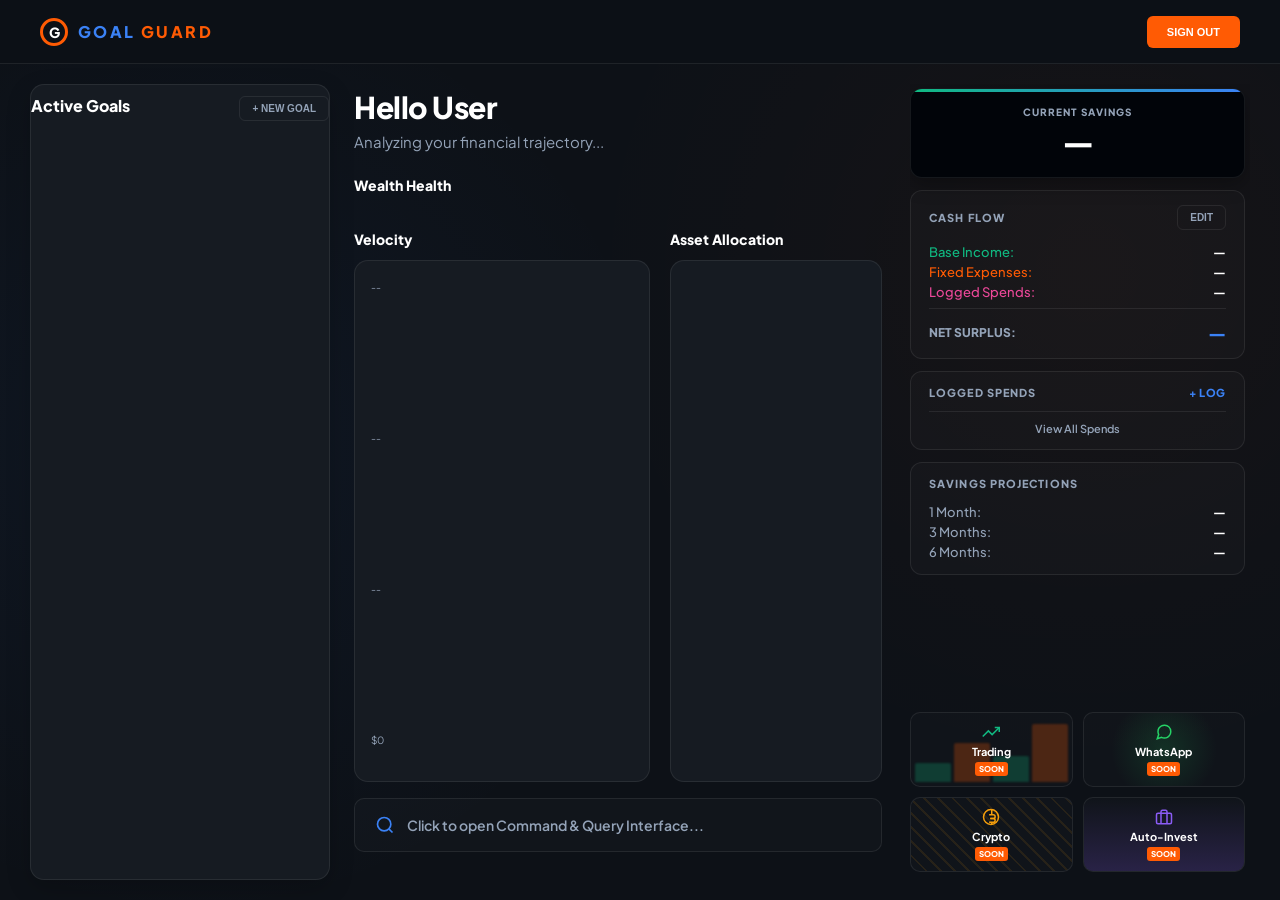
==== commit b036c24e: "Forced Mobile Fixes" ====
--- a/docs/dashboard.html
+++ b/docs/dashboard.html
@@ -147,10 +147,9 @@
     .mobile-bottom-nav { display: none; }
 
     @media (max-width: 992px) {
+      /* Base Container Reset */
       body { height: 100vh; overflow: hidden; background: var(--bg); }
-      
-      /* RESTORED SIGN OUT BUTTON ON MOBILE */
-      .topbar { padding: 10px 20px; height: 60px; border-bottom: 1px solid var(--stroke); }
+      .topbar { padding: 10px 20px; height: 60px; border-bottom: 1px solid var(--stroke); position: relative; z-index: 200; background: rgba(13, 17, 23, 1); }
       .topbar .btn-orange { display: block; padding: 8px 12px; font-size: 10px; } 
       
       .app-container { 
@@ -158,38 +157,66 @@
         padding: 0; 
         height: calc(100vh - 130px); 
         position: relative;
+        overflow-y: auto; 
+        scrollbar-width: none;
       }
       
-      #tab-goals, #tab-home, #tab-coach { 
+      /* Hide all columns by default */
+      #tab-goals, #tab-home, #tab-right-sidebar { 
         display: none; 
-        position: absolute;
-        top: 0; left: 0; width: 100%; height: 100%;
-        overflow-y: auto;
         padding: 20px;
-        background: var(--bg);
-      }
-      #tab-goals.active, #tab-home.active, #tab-coach.active { 
+      }
+
+      /* 1. HOME TAB: Stacks Middle Column + Right Column into one scrolling feed */
+      .home-view-active #tab-home, 
+      .home-view-active #tab-right-sidebar { 
         display: flex; 
+        flex-direction: column;
         animation: fadeIn 0.3s ease-out;
       }
 
+      /* 2. GOALS TAB: Shows the Goals sidebar with an upgraded ADD button */
+      .goals-view-active #tab-goals { 
+        display: flex; 
+        flex-direction: column;
+        animation: fadeIn 0.3s ease-out;
+      }
+      .btn-add-goal-mobile { 
+        background: rgba(255, 91, 4, 0.1) !important; 
+        color: var(--orange) !important; 
+        border: 1px solid rgba(255,91,4,0.3) !important; 
+        padding: 8px 16px !important; 
+        border-radius: 8px !important; 
+        font-weight: 800 !important; 
+      }
+
+      /* 3. COACH TAB: Embeds the AI Chat interface natively full-screen */
+      .coach-view-active #queryTerminal {
+        opacity: 1 !important; pointer-events: auto !important;
+        transform: none !important; top: 60px !important; left: 0 !important; position: fixed !important;
+        width: 100% !important; height: calc(100vh - 130px) !important; max-height: none !important;
+        border-radius: 0 !important; border: none !important; box-shadow: none !important; background: var(--bg) !important;
+        padding: 20px !important; z-index: 100 !important;
+        animation: fadeIn 0.3s ease-out;
+      }
+      .coach-view-active #appDimmer { display: none !important; }
+
+      /* Hide redundant trigger buttons on mobile since we have tabs now */
+      .search-trigger { display: none !important; }
+
+      /* Component overrides for mobile spacing */
       .panel { border: none; background: transparent; box-shadow: none; }
       .chart-grid { grid-template-columns: 1fr; }
       .health-grid { flex-direction: column; }
       .feature-grid-2x2 { grid-template-columns: 1fr 1fr; margin-bottom: 20px; }
       .stat-tile, .spends-box { background: var(--panel); }
 
+      /* Bottom App Navigation */
       .mobile-bottom-nav {
-        display: flex;
-        justify-content: space-around;
-        align-items: center;
-        position: fixed;
-        bottom: 0; left: 0; width: 100%;
-        height: 70px;
-        background: rgba(22, 27, 34, 0.95);
-        backdrop-filter: blur(10px);
-        border-top: 1px solid var(--stroke);
-        z-index: 1000;
+        display: flex; justify-content: space-around; align-items: center;
+        position: fixed; bottom: 0; left: 0; width: 100%; height: 70px;
+        background: rgba(22, 27, 34, 0.95); backdrop-filter: blur(10px);
+        border-top: 1px solid var(--stroke); z-index: 1000;
         padding-bottom: env(safe-area-inset-bottom);
       }
       .nav-item {
@@ -202,8 +229,6 @@
       .nav-item.active svg { opacity: 1; stroke: var(--blue); }
 
       .modal-content { width: 92%; padding: 20px; }
-      .query-terminal-modal { width: 95%; padding: 20px; max-height: 85vh; display: flex; flex-direction: column; }
-      .chat-history { flex: 1; min-height: 150px; }
       #allSpendsModal > div:last-child { flex-wrap: wrap; }
       #quickLogDesc { flex: 100% !important; }
     }
@@ -212,7 +237,7 @@
   </style>
 </head>
 
-<body>
+<body class="home-view-active">
   <div class="app-dimmer" id="appDimmer"></div>
 
   <div class="topbar">
@@ -232,13 +257,13 @@
     <aside class="panel animate-item delay-1" id="tab-goals">
       <div style="padding: 10px 0 10px; display: flex; justify-content: space-between; align-items: baseline;">
         <h2 style="font-size:16px; font-weight:800; margin:0; color:#fff;">Active Goals</h2>
-        <button class="btn-stealth" onclick="openGoalModal()" style="border-color:var(--orange); color:var(--orange);">+ ADD</button>
+        <button class="btn-stealth btn-add-goal-mobile" onclick="openGoalModal()">+ NEW GOAL</button>
       </div>
       <div class="main-scroll" style="padding-top:10px;" id="goalList"></div>
     </aside>
 
-    <main style="display:flex; flex-direction:column; min-height:0; position: relative;" id="tab-home" class="active">
-      <div class="main-scroll animate-item delay-2" style="display:flex; flex-direction:column; padding-right: 4px;">
+    <main style="display:flex; flex-direction:column; min-height:0; position: relative;" id="tab-home" class="animate-item delay-2">
+      <div class="main-scroll" style="display:flex; flex-direction:column; padding-right: 4px;">
         <div style="margin-bottom: 24px;">
           <h1 id="heroGreetingTitle" style="margin: 0 0 6px; font-size: 30px; font-weight: 800; letter-spacing: -0.5px;">Hello User</h1>
           <div style="min-height: 20px;">
@@ -277,7 +302,7 @@
       </div>
     </main>
 
-    <aside style="display:flex; flex-direction:column; min-height:0;" class="animate-item delay-3" id="tab-coach">
+    <aside style="display:flex; flex-direction:column; min-height:0;" class="animate-item delay-3" id="tab-right-sidebar">
       <div class="main-scroll" style="padding-right: 5px; display:flex; flex-direction:column;">
         
         <div class="premium-savings hover-lift">
@@ -298,11 +323,6 @@
               <span style="font-size:12px; font-weight:800; color:var(--text-dim);">NET SURPLUS:</span>
               <span style="font-size:18px; font-weight:800; color:var(--blue);" id="surplusValue">—</span>
           </div>
-        </div>
-
-        <div class="search-trigger" onclick="openSearch()" style="margin-top: 10px; margin-bottom: 20px; justify-content:center; border-color:var(--blue); color:var(--blue);">
-          <svg width="20" height="20" viewBox="0 0 24 24" fill="none" stroke="currentColor" stroke-width="2"><circle cx="11" cy="11" r="8"></circle><line x1="21" y1="21" x2="16.65" y2="16.65"></line></svg>
-          Ask AI Coach
         </div>
 
         <div class="spends-box hover-lift">
@@ -418,30 +438,38 @@
     const currentYear = now.getFullYear();
     document.getElementById('currentMonthLabel').textContent = "- " + now.toLocaleString('default', { month: 'short' }).toUpperCase();
 
-    // MOBILE TAB SWITCHING LOGIC
+    // NATIVE APP TAB SWITCHING LOGIC (Mobile Only)
     window.switchTab = function(tabId, navElement) {
         if (window.innerWidth > 992) return; 
         
-        document.getElementById('tab-goals').classList.remove('active');
-        document.getElementById('tab-home').classList.remove('active');
-        document.getElementById('tab-coach').classList.remove('active');
+        // Remove active class from the body
+        document.body.classList.remove('home-view-active', 'goals-view-active', 'coach-view-active');
         
+        // Apply the newly selected tab's class
+        if (tabId === 'tab-home') document.body.classList.add('home-view-active');
+        if (tabId === 'tab-goals') document.body.classList.add('goals-view-active');
+        if (tabId === 'tab-coach') document.body.classList.add('coach-view-active');
+        
+        // Update nav icon highlights
         document.querySelectorAll('.nav-item').forEach(el => el.classList.remove('active'));
-        
-        document.getElementById(tabId).classList.add('active');
         navElement.classList.add('active');
     };
 
+    // Ensure resizing fixes the views seamlessly
     window.addEventListener('resize', () => {
         if(window.innerWidth > 992) {
-            document.getElementById('tab-goals').style.display = '';
-            document.getElementById('tab-home').style.display = '';
-            document.getElementById('tab-coach').style.display = '';
-            document.querySelectorAll('.mobile-hide').forEach(el => el.style.display = '');
+            // Restore pure desktop layout
+            document.body.classList.remove('home-view-active', 'goals-view-active', 'coach-view-active');
         } else {
-            document.getElementById('tab-goals').style.display = '';
-            document.getElementById('tab-home').style.display = '';
-            document.getElementById('tab-coach').style.display = '';
+            // Put it back to whatever mobile tab is active
+            let activeNav = document.querySelector('.nav-item.active');
+            if(activeNav) {
+                if (activeNav.innerText.includes('Home')) document.body.classList.add('home-view-active');
+                else if (activeNav.innerText.includes('Goals')) document.body.classList.add('goals-view-active');
+                else if (activeNav.innerText.includes('Coach')) document.body.classList.add('coach-view-active');
+            } else {
+                document.body.classList.add('home-view-active');
+            }
         }
     });
 
@@ -790,7 +818,13 @@
 
     const appDimmer = document.getElementById("appDimmer");
     const qTerminal = document.getElementById("queryTerminal");
-    window.openSearch = function() { appDimmer.classList.add("active"); qTerminal.classList.add("active"); document.getElementById("queryInput").focus(); }
+    
+    window.openSearch = function() { 
+        if (window.innerWidth <= 992) return; // Prevent modal popup on mobile since Coach Tab handles it
+        appDimmer.classList.add("active"); 
+        qTerminal.classList.add("active"); 
+        document.getElementById("queryInput").focus(); 
+    }
     
     appDimmer.addEventListener("click", () => { 
         document.querySelectorAll('.modal-overlay, .query-terminal-modal').forEach(el => el.classList.remove('active')); 
@@ -825,7 +859,7 @@
       const startCap = Number(p.startingBalance) || 0;
 
       const surplus = income - fixedExp - monthLoggedTotal;
-      const currentCap = startCap + (income - fixedExp) - allTimeLoggedTotal;
+      const currentCap = startCap + (pIncome - pExpense) - allTimeLoggedTotal;
       
       let response = "I monitor your data. Try asking about your 'surplus', 'current savings', or 'Can I afford a $500 item?'.";
 
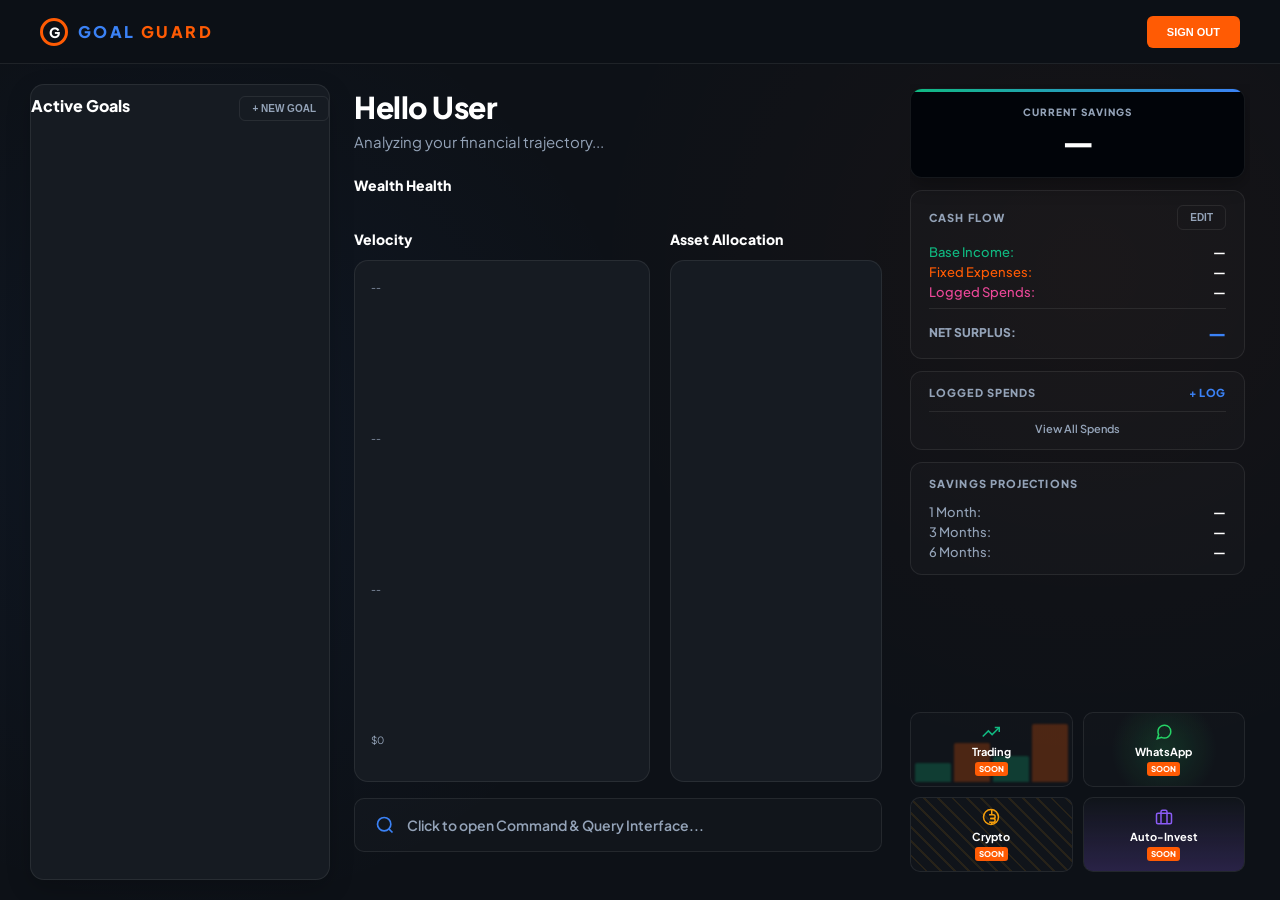
==== commit 87359501: "UI Update" ====
--- a/docs/dashboard.html
+++ b/docs/dashboard.html
@@ -128,6 +128,7 @@
     input.modal-input { background: rgba(0,0,0,0.3); border: 1px solid var(--stroke); border-radius: 8px; padding: 14px; color: #fff; width: 100%; outline: none; margin-bottom: 16px; font-size: 14px; transition: 0.3s;}
     input.modal-input:focus { border-color: var(--blue); }
 
+    /* DESKTOP AI MODAL */
     .query-terminal-modal { position: fixed; top: 50%; left: 50%; transform: translate(-50%, -45%) scale(0.95); width: 100%; max-width: 650px; background: var(--panel); border: 1px solid var(--blue); border-radius: 16px; padding: 32px; z-index: 1501; opacity: 0; pointer-events: none; transition: all 0.3s; box-shadow: 0 30px 80px rgba(0,0,0,0.8); box-sizing: border-box; }
     .query-terminal-modal.active { opacity: 1; pointer-events: auto; transform: translate(-50%, -50%) scale(1); }
     .chat-history { height: 180px; overflow-y: auto; scrollbar-width: none; margin-bottom: 16px; display: flex; flex-direction: column; gap: 10px; font-size: 14px; }
@@ -142,45 +143,46 @@
     .full-spends-list::-webkit-scrollbar-thumb { background: rgba(255,255,255,0.1); border-radius: 4px; }
 
     /* =========================================
-       NATIVE APP MOBILE UI
+       NATIVE APP MOBILE UI (THE FIX)
     ========================================= */
     .mobile-bottom-nav { display: none; }
 
     @media (max-width: 992px) {
-      /* Base Container Reset */
+      /* UNLOCK THE SCREEN FOR PROPER SCROLLING */
       body { height: 100vh; overflow: hidden; background: var(--bg); }
+      
       .topbar { padding: 10px 20px; height: 60px; border-bottom: 1px solid var(--stroke); position: relative; z-index: 200; background: rgba(13, 17, 23, 1); }
       .topbar .btn-orange { display: block; padding: 8px 12px; font-size: 10px; } 
       
+      /* THE MAIN CONTAINER HOLDS THE TABS AND LOCKS THEIR HEIGHT ABOVE THE NAV BAR */
       .app-container { 
         display: block; 
         padding: 0; 
-        height: calc(100vh - 130px); 
+        height: calc(100vh - 130px); /* Leaves exact space for bottom nav and header */
         position: relative;
-        overflow-y: auto; 
-        scrollbar-width: none;
-      }
-      
-      /* Hide all columns by default */
-      #tab-goals, #tab-home, #tab-right-sidebar { 
+        overflow: hidden; 
+      }
+      
+      /* 1. HIDE ALL COLUMNS BY DEFAULT ON MOBILE */
+      #col-left, #col-mid, #col-right { 
         display: none; 
-        padding: 20px;
-      }
-
-      /* 1. HOME TAB: Stacks Middle Column + Right Column into one scrolling feed */
-      .home-view-active #tab-home, 
-      .home-view-active #tab-right-sidebar { 
-        display: flex; 
-        flex-direction: column;
-        animation: fadeIn 0.3s ease-out;
-      }
-
-      /* 2. GOALS TAB: Shows the Goals sidebar with an upgraded ADD button */
-      .goals-view-active #tab-goals { 
-        display: flex; 
-        flex-direction: column;
-        animation: fadeIn 0.3s ease-out;
-      }
+        position: absolute; top: 0; left: 0; width: 100%; height: 100%;
+        overflow-y: auto !important; /* Forces native scroll */
+        padding: 20px; 
+        padding-bottom: 40px !important; /* Extra padding so bottom items aren't cut off */
+        -webkit-overflow-scrolling: touch;
+      }
+      
+      /* Disable nested scrollbars so the main columns flow smoothly */
+      .main-scroll { overflow: visible !important; height: auto !important; flex: none !important; }
+      .panel { overflow: visible !important; border: none; background: transparent; box-shadow: none; }
+
+      /* 2. THE TABS (Routing classes appended to the body) */
+      .goals-view-active #col-left { display: flex; flex-direction: column; animation: fadeIn 0.3s ease-out; }
+      .home-view-active #col-right { display: flex; flex-direction: column; animation: fadeIn 0.3s ease-out; }
+      .coach-view-active #col-mid { display: flex; flex-direction: column; animation: fadeIn 0.3s ease-out; }
+
+      /* 3. GOALS TAB FIX: Make the Add Button native and obvious */
       .btn-add-goal-mobile { 
         background: rgba(255, 91, 4, 0.1) !important; 
         color: var(--orange) !important; 
@@ -190,28 +192,26 @@
         font-weight: 800 !important; 
       }
 
-      /* 3. COACH TAB: Embeds the AI Chat interface natively full-screen */
-      .coach-view-active #queryTerminal {
+      /* 4. COACH TAB FIX: Unpin the AI Modal and embed it inline at the bottom of the charts */
+      .query-terminal-modal {
+        position: relative !important;
+        top: auto !important; left: auto !important; transform: none !important;
         opacity: 1 !important; pointer-events: auto !important;
-        transform: none !important; top: 60px !important; left: 0 !important; position: fixed !important;
-        width: 100% !important; height: calc(100vh - 130px) !important; max-height: none !important;
-        border-radius: 0 !important; border: none !important; box-shadow: none !important; background: var(--bg) !important;
-        padding: 20px !important; z-index: 100 !important;
-        animation: fadeIn 0.3s ease-out;
-      }
-      .coach-view-active #appDimmer { display: none !important; }
-
-      /* Hide redundant trigger buttons on mobile since we have tabs now */
-      .search-trigger { display: none !important; }
-
-      /* Component overrides for mobile spacing */
-      .panel { border: none; background: transparent; box-shadow: none; }
+        width: 100% !important; height: auto !important; max-height: none !important;
+        border-radius: 16px !important;
+        margin-top: 20px;
+        box-shadow: none !important;
+        background: var(--panel) !important;
+      }
+      .mobile-hide { display: none !important; } /* Hides desktop-only triggers */
+
+      /* COMPONENT GRID FIXES */
       .chart-grid { grid-template-columns: 1fr; }
       .health-grid { flex-direction: column; }
       .feature-grid-2x2 { grid-template-columns: 1fr 1fr; margin-bottom: 20px; }
       .stat-tile, .spends-box { background: var(--panel); }
 
-      /* Bottom App Navigation */
+      /* BOTTOM NAVIGATION */
       .mobile-bottom-nav {
         display: flex; justify-content: space-around; align-items: center;
         position: fixed; bottom: 0; left: 0; width: 100%; height: 70px;
@@ -254,7 +254,7 @@
   </div>
 
   <div class="app-container">
-    <aside class="panel animate-item delay-1" id="tab-goals">
+    <aside class="panel animate-item delay-1" id="col-left">
       <div style="padding: 10px 0 10px; display: flex; justify-content: space-between; align-items: baseline;">
         <h2 style="font-size:16px; font-weight:800; margin:0; color:#fff;">Active Goals</h2>
         <button class="btn-stealth btn-add-goal-mobile" onclick="openGoalModal()">+ NEW GOAL</button>
@@ -262,7 +262,7 @@
       <div class="main-scroll" style="padding-top:10px;" id="goalList"></div>
     </aside>
 
-    <main style="display:flex; flex-direction:column; min-height:0; position: relative;" id="tab-home" class="animate-item delay-2">
+    <main style="display:flex; flex-direction:column; min-height:0; position: relative;" id="col-mid" class="animate-item delay-2">
       <div class="main-scroll" style="display:flex; flex-direction:column; padding-right: 4px;">
         <div style="margin-bottom: 24px;">
           <h1 id="heroGreetingTitle" style="margin: 0 0 6px; font-size: 30px; font-weight: 800; letter-spacing: -0.5px;">Hello User</h1>
@@ -299,10 +299,25 @@
           <svg width="20" height="20" viewBox="0 0 24 24" fill="none" stroke="var(--blue)" stroke-width="2"><circle cx="11" cy="11" r="8"></circle><line x1="21" y1="21" x2="16.65" y2="16.65"></line></svg>
           Click to open Command & Query Interface...
         </div>
+
+        <div class="query-terminal-modal" id="queryTerminal">
+          <div style="display: flex; justify-content: space-between; align-items: center; margin-bottom: 16px;">
+              <span style="color: #ffffff; font-weight: 800; text-transform: uppercase; letter-spacing: 0.1em; margin:0; font-size: 13px;">COMMAND & QUERY INTERFACE</span>
+              <button class="btn-stealth" onclick="clearChat()">CLEAR</button>
+          </div>
+          <div class="chat-history" id="chatHistory">
+            <div class="chat-msg chat-bot">System active. Ask me about your balance, surplus, or goal targets.</div>
+          </div>
+          <div style="display: flex; gap: 12px;">
+            <input type="text" id="queryInput" class="query-input" placeholder="Ask a financial question..." onkeypress="if(event.key === 'Enter') handleQuery()">
+            <button class="btn-orange" onclick="handleQuery()">Send</button>
+          </div>
+        </div>
+
       </div>
     </main>
 
-    <aside style="display:flex; flex-direction:column; min-height:0;" class="animate-item delay-3" id="tab-right-sidebar">
+    <aside style="display:flex; flex-direction:column; min-height:0;" class="animate-item delay-3" id="col-right">
       <div class="main-scroll" style="padding-right: 5px; display:flex; flex-direction:column;">
         
         <div class="premium-savings hover-lift">
@@ -366,20 +381,6 @@
     </div>
   </nav>
 
-  <div class="query-terminal-modal" id="queryTerminal">
-    <div style="display: flex; justify-content: space-between; align-items: center; margin-bottom: 16px;">
-        <span style="color: #ffffff; font-weight: 800; text-transform: uppercase; letter-spacing: 0.1em; margin:0; font-size: 13px;">COMMAND & QUERY INTERFACE</span>
-        <button class="btn-stealth" onclick="clearChat()">CLEAR</button>
-    </div>
-    <div class="chat-history" id="chatHistory">
-      <div class="chat-msg chat-bot">System active. Ask me about your balance, surplus, or goal targets.</div>
-    </div>
-    <div style="display: flex; gap: 12px;">
-      <input type="text" id="queryInput" class="query-input" placeholder="Ask a financial question..." onkeypress="if(event.key === 'Enter') handleQuery()">
-      <button class="btn-orange" onclick="handleQuery()">Send</button>
-    </div>
-  </div>
-
   <div class="query-terminal-modal" id="allSpendsModal">
     <div style="display: flex; justify-content: space-between; align-items: center; margin-bottom: 20px;">
         <span class="panel-title" style="color: var(--pink); margin:0; font-size: 14px;">ALL LOGGED SPENDS</span>
@@ -442,26 +443,20 @@
     window.switchTab = function(tabId, navElement) {
         if (window.innerWidth > 992) return; 
         
-        // Remove active class from the body
         document.body.classList.remove('home-view-active', 'goals-view-active', 'coach-view-active');
         
-        // Apply the newly selected tab's class
         if (tabId === 'tab-home') document.body.classList.add('home-view-active');
         if (tabId === 'tab-goals') document.body.classList.add('goals-view-active');
         if (tabId === 'tab-coach') document.body.classList.add('coach-view-active');
         
-        // Update nav icon highlights
         document.querySelectorAll('.nav-item').forEach(el => el.classList.remove('active'));
         navElement.classList.add('active');
     };
 
-    // Ensure resizing fixes the views seamlessly
     window.addEventListener('resize', () => {
         if(window.innerWidth > 992) {
-            // Restore pure desktop layout
             document.body.classList.remove('home-view-active', 'goals-view-active', 'coach-view-active');
         } else {
-            // Put it back to whatever mobile tab is active
             let activeNav = document.querySelector('.nav-item.active');
             if(activeNav) {
                 if (activeNav.innerText.includes('Home')) document.body.classList.add('home-view-active');
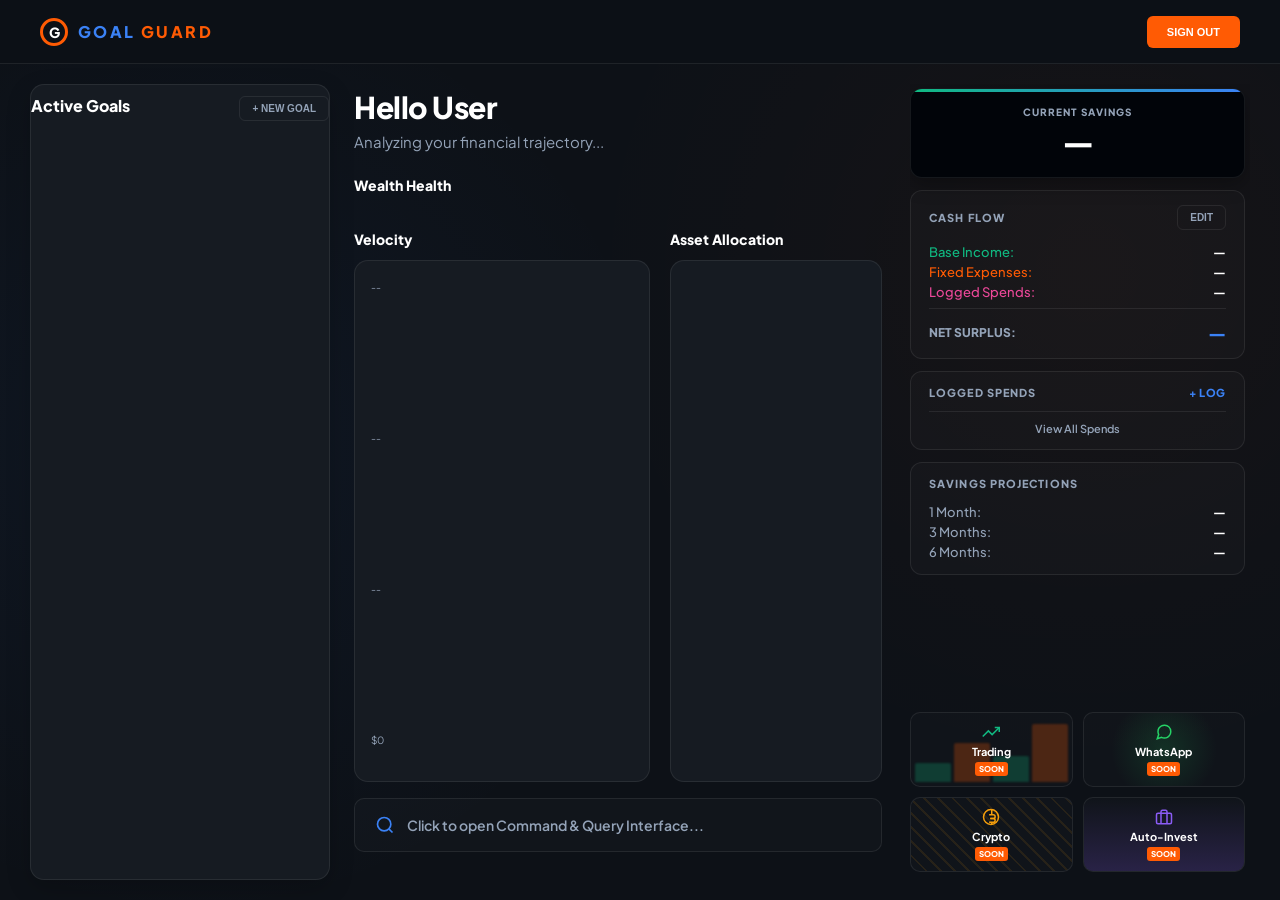
==== commit bd849fc3: "Old View" ====
--- a/docs/dashboard.html
+++ b/docs/dashboard.html
@@ -128,7 +128,6 @@
     input.modal-input { background: rgba(0,0,0,0.3); border: 1px solid var(--stroke); border-radius: 8px; padding: 14px; color: #fff; width: 100%; outline: none; margin-bottom: 16px; font-size: 14px; transition: 0.3s;}
     input.modal-input:focus { border-color: var(--blue); }
 
-    /* DESKTOP AI MODAL */
     .query-terminal-modal { position: fixed; top: 50%; left: 50%; transform: translate(-50%, -45%) scale(0.95); width: 100%; max-width: 650px; background: var(--panel); border: 1px solid var(--blue); border-radius: 16px; padding: 32px; z-index: 1501; opacity: 0; pointer-events: none; transition: all 0.3s; box-shadow: 0 30px 80px rgba(0,0,0,0.8); box-sizing: border-box; }
     .query-terminal-modal.active { opacity: 1; pointer-events: auto; transform: translate(-50%, -50%) scale(1); }
     .chat-history { height: 180px; overflow-y: auto; scrollbar-width: none; margin-bottom: 16px; display: flex; flex-direction: column; gap: 10px; font-size: 14px; }
@@ -143,46 +142,45 @@
     .full-spends-list::-webkit-scrollbar-thumb { background: rgba(255,255,255,0.1); border-radius: 4px; }
 
     /* =========================================
-       NATIVE APP MOBILE UI (THE FIX)
+       NATIVE APP MOBILE UI
     ========================================= */
     .mobile-bottom-nav { display: none; }
 
     @media (max-width: 992px) {
-      /* UNLOCK THE SCREEN FOR PROPER SCROLLING */
+      /* Base Container Reset */
       body { height: 100vh; overflow: hidden; background: var(--bg); }
-      
       .topbar { padding: 10px 20px; height: 60px; border-bottom: 1px solid var(--stroke); position: relative; z-index: 200; background: rgba(13, 17, 23, 1); }
       .topbar .btn-orange { display: block; padding: 8px 12px; font-size: 10px; } 
       
-      /* THE MAIN CONTAINER HOLDS THE TABS AND LOCKS THEIR HEIGHT ABOVE THE NAV BAR */
       .app-container { 
         display: block; 
         padding: 0; 
-        height: calc(100vh - 130px); /* Leaves exact space for bottom nav and header */
+        height: calc(100vh - 130px); 
         position: relative;
-        overflow: hidden; 
+        overflow-y: auto; 
+        scrollbar-width: none;
       }
       
-      /* 1. HIDE ALL COLUMNS BY DEFAULT ON MOBILE */
-      #col-left, #col-mid, #col-right { 
+      /* Hide all columns by default */
+      #tab-goals, #tab-home, #tab-right-sidebar { 
         display: none; 
-        position: absolute; top: 0; left: 0; width: 100%; height: 100%;
-        overflow-y: auto !important; /* Forces native scroll */
-        padding: 20px; 
-        padding-bottom: 40px !important; /* Extra padding so bottom items aren't cut off */
-        -webkit-overflow-scrolling: touch;
-      }
-      
-      /* Disable nested scrollbars so the main columns flow smoothly */
-      .main-scroll { overflow: visible !important; height: auto !important; flex: none !important; }
-      .panel { overflow: visible !important; border: none; background: transparent; box-shadow: none; }
-
-      /* 2. THE TABS (Routing classes appended to the body) */
-      .goals-view-active #col-left { display: flex; flex-direction: column; animation: fadeIn 0.3s ease-out; }
-      .home-view-active #col-right { display: flex; flex-direction: column; animation: fadeIn 0.3s ease-out; }
-      .coach-view-active #col-mid { display: flex; flex-direction: column; animation: fadeIn 0.3s ease-out; }
-
-      /* 3. GOALS TAB FIX: Make the Add Button native and obvious */
+        padding: 20px;
+      }
+
+      /* 1. HOME TAB: Stacks Middle Column + Right Column into one scrolling feed */
+      .home-view-active #tab-home, 
+      .home-view-active #tab-right-sidebar { 
+        display: flex; 
+        flex-direction: column;
+        animation: fadeIn 0.3s ease-out;
+      }
+
+      /* 2. GOALS TAB: Shows the Goals sidebar with an upgraded ADD button */
+      .goals-view-active #tab-goals { 
+        display: flex; 
+        flex-direction: column;
+        animation: fadeIn 0.3s ease-out;
+      }
       .btn-add-goal-mobile { 
         background: rgba(255, 91, 4, 0.1) !important; 
         color: var(--orange) !important; 
@@ -192,26 +190,28 @@
         font-weight: 800 !important; 
       }
 
-      /* 4. COACH TAB FIX: Unpin the AI Modal and embed it inline at the bottom of the charts */
-      .query-terminal-modal {
-        position: relative !important;
-        top: auto !important; left: auto !important; transform: none !important;
+      /* 3. COACH TAB: Embeds the AI Chat interface natively full-screen */
+      .coach-view-active #queryTerminal {
         opacity: 1 !important; pointer-events: auto !important;
-        width: 100% !important; height: auto !important; max-height: none !important;
-        border-radius: 16px !important;
-        margin-top: 20px;
-        box-shadow: none !important;
-        background: var(--panel) !important;
-      }
-      .mobile-hide { display: none !important; } /* Hides desktop-only triggers */
-
-      /* COMPONENT GRID FIXES */
+        transform: none !important; top: 60px !important; left: 0 !important; position: fixed !important;
+        width: 100% !important; height: calc(100vh - 130px) !important; max-height: none !important;
+        border-radius: 0 !important; border: none !important; box-shadow: none !important; background: var(--bg) !important;
+        padding: 20px !important; z-index: 100 !important;
+        animation: fadeIn 0.3s ease-out;
+      }
+      .coach-view-active #appDimmer { display: none !important; }
+
+      /* Hide redundant trigger buttons on mobile since we have tabs now */
+      .search-trigger { display: none !important; }
+
+      /* Component overrides for mobile spacing */
+      .panel { border: none; background: transparent; box-shadow: none; }
       .chart-grid { grid-template-columns: 1fr; }
       .health-grid { flex-direction: column; }
       .feature-grid-2x2 { grid-template-columns: 1fr 1fr; margin-bottom: 20px; }
       .stat-tile, .spends-box { background: var(--panel); }
 
-      /* BOTTOM NAVIGATION */
+      /* Bottom App Navigation */
       .mobile-bottom-nav {
         display: flex; justify-content: space-around; align-items: center;
         position: fixed; bottom: 0; left: 0; width: 100%; height: 70px;
@@ -254,7 +254,7 @@
   </div>
 
   <div class="app-container">
-    <aside class="panel animate-item delay-1" id="col-left">
+    <aside class="panel animate-item delay-1" id="tab-goals">
       <div style="padding: 10px 0 10px; display: flex; justify-content: space-between; align-items: baseline;">
         <h2 style="font-size:16px; font-weight:800; margin:0; color:#fff;">Active Goals</h2>
         <button class="btn-stealth btn-add-goal-mobile" onclick="openGoalModal()">+ NEW GOAL</button>
@@ -262,7 +262,7 @@
       <div class="main-scroll" style="padding-top:10px;" id="goalList"></div>
     </aside>
 
-    <main style="display:flex; flex-direction:column; min-height:0; position: relative;" id="col-mid" class="animate-item delay-2">
+    <main style="display:flex; flex-direction:column; min-height:0; position: relative;" id="tab-home" class="animate-item delay-2">
       <div class="main-scroll" style="display:flex; flex-direction:column; padding-right: 4px;">
         <div style="margin-bottom: 24px;">
           <h1 id="heroGreetingTitle" style="margin: 0 0 6px; font-size: 30px; font-weight: 800; letter-spacing: -0.5px;">Hello User</h1>
@@ -299,25 +299,10 @@
           <svg width="20" height="20" viewBox="0 0 24 24" fill="none" stroke="var(--blue)" stroke-width="2"><circle cx="11" cy="11" r="8"></circle><line x1="21" y1="21" x2="16.65" y2="16.65"></line></svg>
           Click to open Command & Query Interface...
         </div>
-
-        <div class="query-terminal-modal" id="queryTerminal">
-          <div style="display: flex; justify-content: space-between; align-items: center; margin-bottom: 16px;">
-              <span style="color: #ffffff; font-weight: 800; text-transform: uppercase; letter-spacing: 0.1em; margin:0; font-size: 13px;">COMMAND & QUERY INTERFACE</span>
-              <button class="btn-stealth" onclick="clearChat()">CLEAR</button>
-          </div>
-          <div class="chat-history" id="chatHistory">
-            <div class="chat-msg chat-bot">System active. Ask me about your balance, surplus, or goal targets.</div>
-          </div>
-          <div style="display: flex; gap: 12px;">
-            <input type="text" id="queryInput" class="query-input" placeholder="Ask a financial question..." onkeypress="if(event.key === 'Enter') handleQuery()">
-            <button class="btn-orange" onclick="handleQuery()">Send</button>
-          </div>
-        </div>
-
       </div>
     </main>
 
-    <aside style="display:flex; flex-direction:column; min-height:0;" class="animate-item delay-3" id="col-right">
+    <aside style="display:flex; flex-direction:column; min-height:0;" class="animate-item delay-3" id="tab-right-sidebar">
       <div class="main-scroll" style="padding-right: 5px; display:flex; flex-direction:column;">
         
         <div class="premium-savings hover-lift">
@@ -380,6 +365,20 @@
       <span>Coach</span>
     </div>
   </nav>
+
+  <div class="query-terminal-modal" id="queryTerminal">
+    <div style="display: flex; justify-content: space-between; align-items: center; margin-bottom: 16px;">
+        <span style="color: #ffffff; font-weight: 800; text-transform: uppercase; letter-spacing: 0.1em; margin:0; font-size: 13px;">COMMAND & QUERY INTERFACE</span>
+        <button class="btn-stealth" onclick="clearChat()">CLEAR</button>
+    </div>
+    <div class="chat-history" id="chatHistory">
+      <div class="chat-msg chat-bot">System active. Ask me about your balance, surplus, or goal targets.</div>
+    </div>
+    <div style="display: flex; gap: 12px;">
+      <input type="text" id="queryInput" class="query-input" placeholder="Ask a financial question..." onkeypress="if(event.key === 'Enter') handleQuery()">
+      <button class="btn-orange" onclick="handleQuery()">Send</button>
+    </div>
+  </div>
 
   <div class="query-terminal-modal" id="allSpendsModal">
     <div style="display: flex; justify-content: space-between; align-items: center; margin-bottom: 20px;">
@@ -443,20 +442,26 @@
     window.switchTab = function(tabId, navElement) {
         if (window.innerWidth > 992) return; 
         
+        // Remove active class from the body
         document.body.classList.remove('home-view-active', 'goals-view-active', 'coach-view-active');
         
+        // Apply the newly selected tab's class
         if (tabId === 'tab-home') document.body.classList.add('home-view-active');
         if (tabId === 'tab-goals') document.body.classList.add('goals-view-active');
         if (tabId === 'tab-coach') document.body.classList.add('coach-view-active');
         
+        // Update nav icon highlights
         document.querySelectorAll('.nav-item').forEach(el => el.classList.remove('active'));
         navElement.classList.add('active');
     };
 
+    // Ensure resizing fixes the views seamlessly
     window.addEventListener('resize', () => {
         if(window.innerWidth > 992) {
+            // Restore pure desktop layout
             document.body.classList.remove('home-view-active', 'goals-view-active', 'coach-view-active');
         } else {
+            // Put it back to whatever mobile tab is active
             let activeNav = document.querySelector('.nav-item.active');
             if(activeNav) {
                 if (activeNav.innerText.includes('Home')) document.body.classList.add('home-view-active');
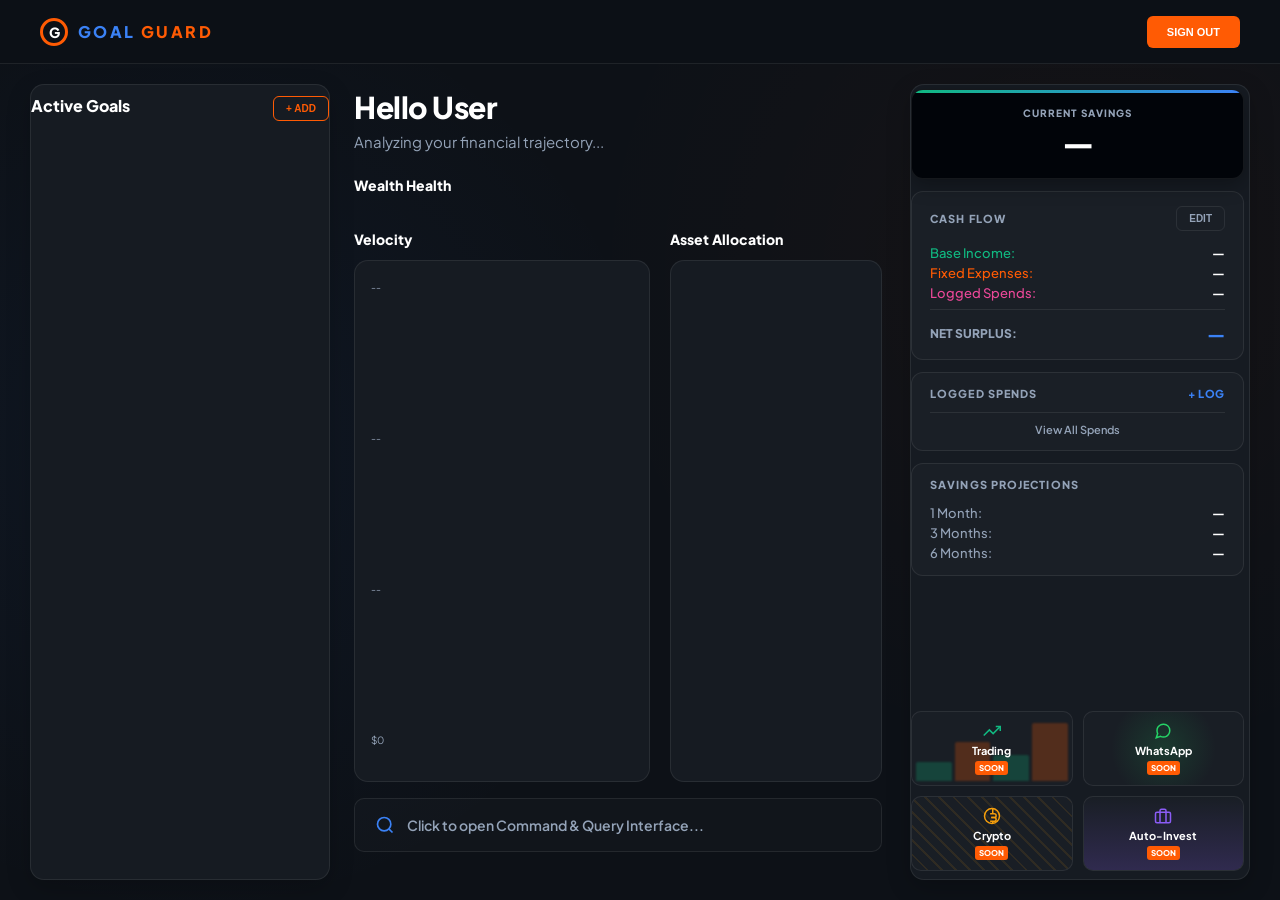
==== commit ff445159: "Working" ====
--- a/docs/dashboard.html
+++ b/docs/dashboard.html
@@ -2,7 +2,7 @@
 <html lang="en">
 <head>
   <meta charset="utf-8" />
-  <meta name="viewport" content="width=device-width, initial-scale=1" />
+  <meta name="viewport" content="width=device-width, initial-scale=1, maximum-scale=1, user-scalable=0" />
   <title>GoalGuard — Executive Dashboard</title>
   <link href="https://fonts.googleapis.com/css2?family=Plus+Jakarta+Sans:wght@300;400;500;600;700;800&display=swap" rel="stylesheet">
 
@@ -22,7 +22,7 @@
       --stroke: rgba(255, 255, 255, 0.08);
     }
 
-    * { box-sizing: border-box; }
+    * { box-sizing: border-box; -webkit-tap-highlight-color: transparent; }
     
     body {
       margin: 0; font-family: 'Plus Jakarta Sans', sans-serif;
@@ -87,7 +87,7 @@
     .spend-item { display: flex; justify-content: space-between; align-items: center; margin-bottom: 12px; }
     .spend-item:last-child { margin-bottom: 0; }
     .spend-left { display: flex; align-items: center; gap: 12px; }
-    .spend-icon { width: 28px; height: 28px; border-radius: 8px; display: flex; align-items: center; justify-content: center; background: rgba(255,255,255,0.05); font-size: 13px; border: 1px solid rgba(255,255,255,0.05);}
+    .spend-icon { width: 28px; height: 28px; border-radius: 8px; display: center; align-items: center; justify-content: center; background: rgba(255,255,255,0.05); font-size: 13px; border: 1px solid rgba(255,255,255,0.05);}
     .spend-details { display: flex; flex-direction: column; }
     .spend-desc { font-size: 13px; font-weight: 600; color: #fff; line-height: 1.1; margin-bottom: 2px;}
     .spend-date { font-size: 10px; color: var(--text-dim); line-height: 1.1; }
@@ -128,7 +128,7 @@
     input.modal-input { background: rgba(0,0,0,0.3); border: 1px solid var(--stroke); border-radius: 8px; padding: 14px; color: #fff; width: 100%; outline: none; margin-bottom: 16px; font-size: 14px; transition: 0.3s;}
     input.modal-input:focus { border-color: var(--blue); }
 
-    .query-terminal-modal { position: fixed; top: 50%; left: 50%; transform: translate(-50%, -45%) scale(0.95); width: 100%; max-width: 650px; background: var(--panel); border: 1px solid var(--blue); border-radius: 16px; padding: 32px; z-index: 1501; opacity: 0; pointer-events: none; transition: all 0.3s; box-shadow: 0 30px 80px rgba(0,0,0,0.8); box-sizing: border-box; }
+    .query-terminal-modal { position: fixed; top: 50%; left: 50%; transform: translate(-50%, -45%) scale(0.95); width: 100%; max-width: 650px; background: var(--panel); border: 1px solid var(--blue); border-radius: 16px; padding: 32px; z-index: 1501; opacity: 0; pointer-events: auto; transition: all 0.3s; box-shadow: 0 30px 80px rgba(0,0,0,0.8); box-sizing: border-box; }
     .query-terminal-modal.active { opacity: 1; pointer-events: auto; transform: translate(-50%, -50%) scale(1); }
     .chat-history { height: 180px; overflow-y: auto; scrollbar-width: none; margin-bottom: 16px; display: flex; flex-direction: column; gap: 10px; font-size: 14px; }
     .chat-msg { padding: 12px 16px; border-radius: 8px; max-width: 85%; line-height: 1.4; animation: slideUpFade 0.3s ease-out; }
@@ -147,76 +147,54 @@
     .mobile-bottom-nav { display: none; }
 
     @media (max-width: 992px) {
-      /* Base Container Reset */
       body { height: 100vh; overflow: hidden; background: var(--bg); }
-      .topbar { padding: 10px 20px; height: 60px; border-bottom: 1px solid var(--stroke); position: relative; z-index: 200; background: rgba(13, 17, 23, 1); }
+      .topbar { padding: 10px 20px; height: 60px; border-bottom: 1px solid var(--stroke); }
       .topbar .btn-orange { display: block; padding: 8px 12px; font-size: 10px; } 
       
       .app-container { 
         display: block; 
         padding: 0; 
-        height: calc(100vh - 130px); 
+        height: calc(100vh - 130px); /* Accurate for header + nav height */
+        overflow-y: auto; 
         position: relative;
-        overflow-y: auto; 
-        scrollbar-width: none;
-      }
-      
-      /* Hide all columns by default */
-      #tab-goals, #tab-home, #tab-right-sidebar { 
-        display: none; 
+        -webkit-overflow-scrolling: touch;
+      }
+      
+      /* Mapping Active States: Goals=Left Sidebar, Coach=Middle Sidebar, Home=Right Sidebar */
+      #tab-goals, #tab-coach, #tab-home { 
+        display: none !important; 
         padding: 20px;
-      }
-
-      /* 1. HOME TAB: Stacks Middle Column + Right Column into one scrolling feed */
-      .home-view-active #tab-home, 
-      .home-view-active #tab-right-sidebar { 
-        display: flex; 
+        height: auto !important; 
+        min-height: 100%;
+        overflow: visible !important;
+      }
+      
+      /* Toggle Active Classes */
+      #tab-goals.active, #tab-coach.active, #tab-home.active { 
+        display: flex !important; 
         flex-direction: column;
         animation: fadeIn 0.3s ease-out;
       }
 
-      /* 2. GOALS TAB: Shows the Goals sidebar with an upgraded ADD button */
-      .goals-view-active #tab-goals { 
-        display: flex; 
-        flex-direction: column;
-        animation: fadeIn 0.3s ease-out;
-      }
-      .btn-add-goal-mobile { 
-        background: rgba(255, 91, 4, 0.1) !important; 
-        color: var(--orange) !important; 
-        border: 1px solid rgba(255,91,4,0.3) !important; 
-        padding: 8px 16px !important; 
-        border-radius: 8px !important; 
-        font-weight: 800 !important; 
-      }
-
-      /* 3. COACH TAB: Embeds the AI Chat interface natively full-screen */
-      .coach-view-active #queryTerminal {
-        opacity: 1 !important; pointer-events: auto !important;
-        transform: none !important; top: 60px !important; left: 0 !important; position: fixed !important;
-        width: 100% !important; height: calc(100vh - 130px) !important; max-height: none !important;
-        border-radius: 0 !important; border: none !important; box-shadow: none !important; background: var(--bg) !important;
-        padding: 20px !important; z-index: 100 !important;
-        animation: fadeIn 0.3s ease-out;
-      }
-      .coach-view-active #appDimmer { display: none !important; }
-
-      /* Hide redundant trigger buttons on mobile since we have tabs now */
-      .search-trigger { display: none !important; }
-
-      /* Component overrides for mobile spacing */
-      .panel { border: none; background: transparent; box-shadow: none; }
+      /* Fix internal containers to expand natively inside the scroller */
+      .panel { border: none; background: transparent; box-shadow: none; overflow: visible !important; height: auto !important; }
+      .main-scroll { overflow: visible !important; height: auto !important; padding: 0 !important; }
       .chart-grid { grid-template-columns: 1fr; }
       .health-grid { flex-direction: column; }
       .feature-grid-2x2 { grid-template-columns: 1fr 1fr; margin-bottom: 20px; }
       .stat-tile, .spends-box { background: var(--panel); }
 
-      /* Bottom App Navigation */
       .mobile-bottom-nav {
-        display: flex; justify-content: space-around; align-items: center;
-        position: fixed; bottom: 0; left: 0; width: 100%; height: 70px;
-        background: rgba(22, 27, 34, 0.95); backdrop-filter: blur(10px);
-        border-top: 1px solid var(--stroke); z-index: 1000;
+        display: flex;
+        justify-content: space-around;
+        align-items: center;
+        position: fixed;
+        bottom: 0; left: 0; width: 100%;
+        height: 70px;
+        background: rgba(22, 27, 34, 0.95);
+        backdrop-filter: blur(10px);
+        border-top: 1px solid var(--stroke);
+        z-index: 1000;
         padding-bottom: env(safe-area-inset-bottom);
       }
       .nav-item {
@@ -228,7 +206,9 @@
       .nav-item.active { color: var(--blue); }
       .nav-item.active svg { opacity: 1; stroke: var(--blue); }
 
+      /* Modals formatting */
       .modal-content { width: 92%; padding: 20px; }
+      .query-terminal-modal { width: 95%; padding: 20px; max-height: 85vh; display: flex; flex-direction: column; }
       #allSpendsModal > div:last-child { flex-wrap: wrap; }
       #quickLogDesc { flex: 100% !important; }
     }
@@ -237,7 +217,7 @@
   </style>
 </head>
 
-<body class="home-view-active">
+<body>
   <div class="app-dimmer" id="appDimmer"></div>
 
   <div class="topbar">
@@ -254,15 +234,16 @@
   </div>
 
   <div class="app-container">
+    
     <aside class="panel animate-item delay-1" id="tab-goals">
       <div style="padding: 10px 0 10px; display: flex; justify-content: space-between; align-items: baseline;">
         <h2 style="font-size:16px; font-weight:800; margin:0; color:#fff;">Active Goals</h2>
-        <button class="btn-stealth btn-add-goal-mobile" onclick="openGoalModal()">+ NEW GOAL</button>
+        <button class="btn-stealth" onclick="openGoalModal()" style="border-color:var(--orange); color:var(--orange);">+ ADD</button>
       </div>
       <div class="main-scroll" style="padding-top:10px;" id="goalList"></div>
     </aside>
 
-    <main style="display:flex; flex-direction:column; min-height:0; position: relative;" id="tab-home" class="animate-item delay-2">
+    <main style="display:flex; flex-direction:column; min-height:0; position: relative;" class="animate-item delay-2" id="tab-coach">
       <div class="main-scroll" style="display:flex; flex-direction:column; padding-right: 4px;">
         <div style="margin-bottom: 24px;">
           <h1 id="heroGreetingTitle" style="margin: 0 0 6px; font-size: 30px; font-weight: 800; letter-spacing: -0.5px;">Hello User</h1>
@@ -295,14 +276,14 @@
           </div>
         </div>
 
-        <div class="search-trigger animate-item delay-3 mobile-hide" onclick="openSearch()" style="margin-top: 16px; margin-bottom: 20px;">
+        <div class="search-trigger animate-item delay-3" onclick="openSearch()" style="margin-top: 16px; margin-bottom: 20px;">
           <svg width="20" height="20" viewBox="0 0 24 24" fill="none" stroke="var(--blue)" stroke-width="2"><circle cx="11" cy="11" r="8"></circle><line x1="21" y1="21" x2="16.65" y2="16.65"></line></svg>
           Click to open Command & Query Interface...
         </div>
       </div>
     </main>
 
-    <aside style="display:flex; flex-direction:column; min-height:0;" class="animate-item delay-3" id="tab-right-sidebar">
+    <aside style="display:flex; flex-direction:column; min-height:0;" class="panel animate-item delay-3 active" id="tab-home">
       <div class="main-scroll" style="padding-right: 5px; display:flex; flex-direction:column;">
         
         <div class="premium-savings hover-lift">
@@ -438,37 +419,28 @@
     const currentYear = now.getFullYear();
     document.getElementById('currentMonthLabel').textContent = "- " + now.toLocaleString('default', { month: 'short' }).toUpperCase();
 
-    // NATIVE APP TAB SWITCHING LOGIC (Mobile Only)
+    // MOBILE TAB SWITCHING LOGIC
     window.switchTab = function(tabId, navElement) {
         if (window.innerWidth > 992) return; 
-        
-        // Remove active class from the body
-        document.body.classList.remove('home-view-active', 'goals-view-active', 'coach-view-active');
-        
-        // Apply the newly selected tab's class
-        if (tabId === 'tab-home') document.body.classList.add('home-view-active');
-        if (tabId === 'tab-goals') document.body.classList.add('goals-view-active');
-        if (tabId === 'tab-coach') document.body.classList.add('coach-view-active');
-        
-        // Update nav icon highlights
+        document.getElementById('tab-goals').classList.remove('active');
+        document.getElementById('tab-home').classList.remove('active');
+        document.getElementById('tab-coach').classList.remove('active');
         document.querySelectorAll('.nav-item').forEach(el => el.classList.remove('active'));
+        document.getElementById(tabId).classList.add('active');
         navElement.classList.add('active');
     };
 
-    // Ensure resizing fixes the views seamlessly
     window.addEventListener('resize', () => {
         if(window.innerWidth > 992) {
-            // Restore pure desktop layout
-            document.body.classList.remove('home-view-active', 'goals-view-active', 'coach-view-active');
+            document.getElementById('tab-goals').classList.remove('active');
+            document.getElementById('tab-home').classList.remove('active');
+            document.getElementById('tab-coach').classList.remove('active');
         } else {
-            // Put it back to whatever mobile tab is active
-            let activeNav = document.querySelector('.nav-item.active');
-            if(activeNav) {
-                if (activeNav.innerText.includes('Home')) document.body.classList.add('home-view-active');
-                else if (activeNav.innerText.includes('Goals')) document.body.classList.add('goals-view-active');
-                else if (activeNav.innerText.includes('Coach')) document.body.classList.add('coach-view-active');
-            } else {
-                document.body.classList.add('home-view-active');
+            if(!document.getElementById('tab-home').classList.contains('active') &&
+               !document.getElementById('tab-goals').classList.contains('active') &&
+               !document.getElementById('tab-coach').classList.contains('active')) {
+               document.getElementById('tab-home').classList.add('active');
+               document.querySelectorAll('.nav-item')[1].classList.add('active');
             }
         }
     });
@@ -820,7 +792,6 @@
     const qTerminal = document.getElementById("queryTerminal");
     
     window.openSearch = function() { 
-        if (window.innerWidth <= 992) return; // Prevent modal popup on mobile since Coach Tab handles it
         appDimmer.classList.add("active"); 
         qTerminal.classList.add("active"); 
         document.getElementById("queryInput").focus(); 
@@ -859,7 +830,7 @@
       const startCap = Number(p.startingBalance) || 0;
 
       const surplus = income - fixedExp - monthLoggedTotal;
-      const currentCap = startCap + (pIncome - pExpense) - allTimeLoggedTotal;
+      const currentCap = startCap + (income - fixedExp) - allTimeLoggedTotal;
       
       let response = "I monitor your data. Try asking about your 'surplus', 'current savings', or 'Can I afford a $500 item?'.";
 
